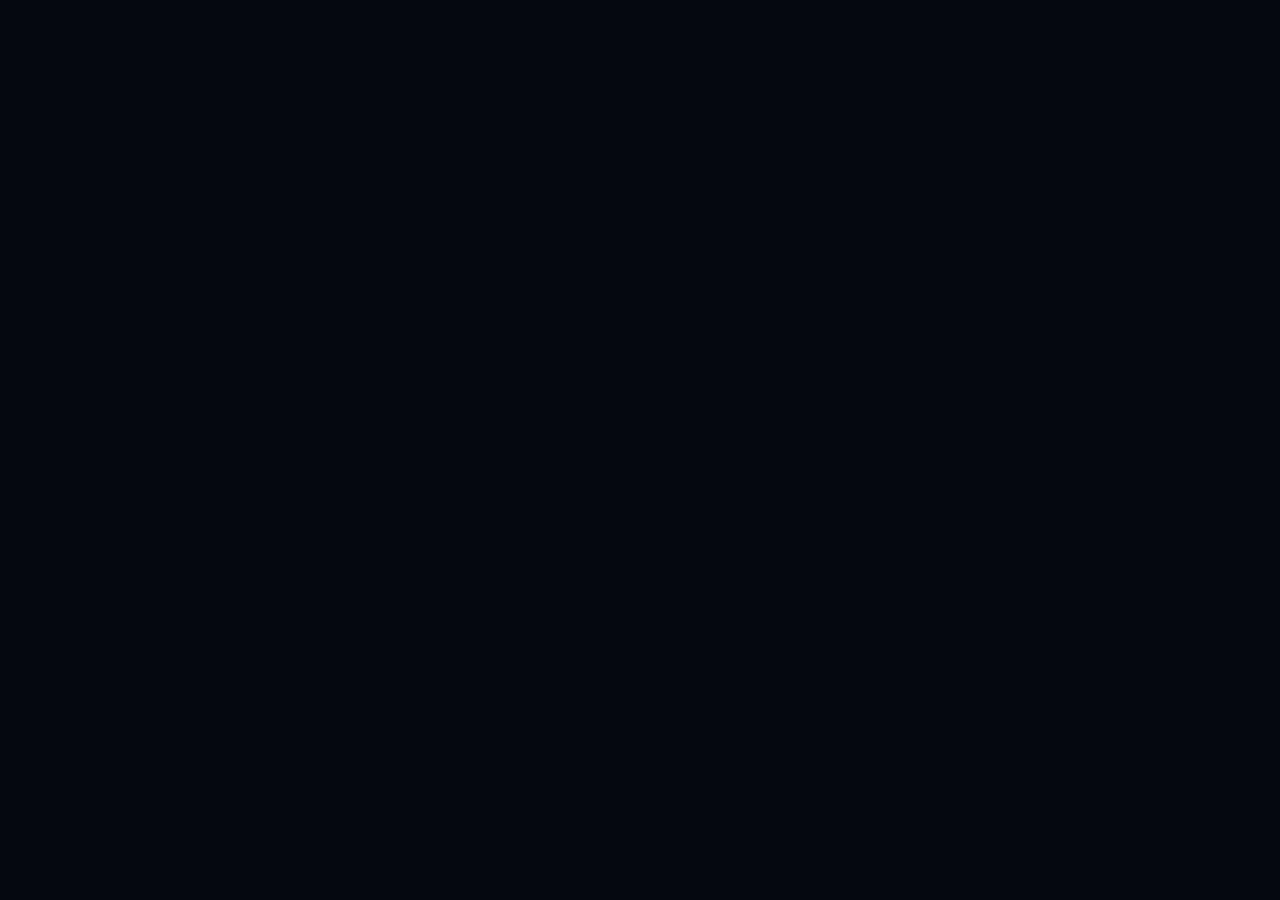
==== index.html @ 94ecf9d4 "feat: project skeleton with CSS variables and reset" ====
<!DOCTYPE html>
<html lang="zh-CN">
<head>
  <meta charset="UTF-8">
  <meta name="viewport" content="width=device-width, initial-scale=1.0">
  <title>AI × 媒体未来</title>
  <link rel="stylesheet" href="styles.css">
</head>
<body>
  <nav class="navbar"></nav>
  <section class="hero"></section>
  <section class="scene scene--cyan"></section>
  <section class="scene scene--purple"></section>
  <section class="scene scene--gold"></section>
  <section class="scene scene--green"></section>
  <section class="cta-section"></section>
  <footer class="footer"></footer>
</body>
</html>
---- styles.css ----
*,
*::before,
*::after {
  margin: 0;
  padding: 0;
  box-sizing: border-box;
}

:root {
  --bg: #050810;
  --bg-card: #111833;
  --text: #fff;
  --text-secondary: #8899bb;
  --text-muted: #667;
  --text-dim: #445;
  --cyan: #00d4ff;
  --purple: #7c3aed;
  --gold: #f59e0b;
  --green: #10b981;
  --theme-color: var(--cyan);
  --gradient: linear-gradient(90deg, #00d4ff, #7c3aed);
}

body {
  font-family: -apple-system, BlinkMacSystemFont, "Segoe UI", Roboto, sans-serif;
  background: var(--bg);
  color: var(--text);
  line-height: 1.6;
  overflow-x: hidden;
}

a {
  text-decoration: none;
  color: inherit;
}
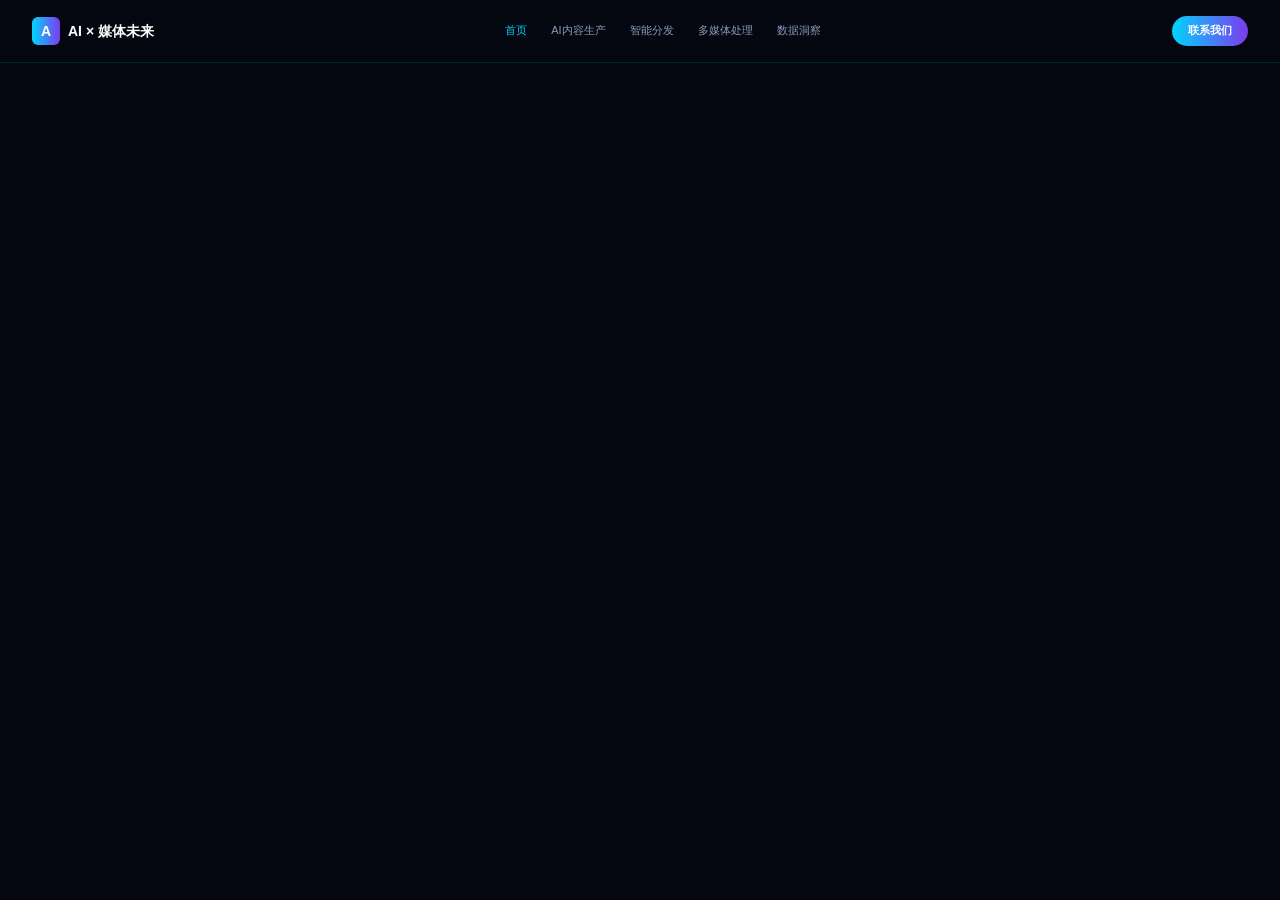
==== commit 9117b5a1: "feat: fixed navbar with logo, links, and CTA button" ====
--- a/index.html
+++ b/index.html
@@ -7,7 +7,20 @@
   <link rel="stylesheet" href="styles.css">
 </head>
 <body>
-  <nav class="navbar"></nav>
+  <nav class="navbar">
+    <div class="navbar__logo">
+      <div class="navbar__logo-icon">A</div>
+      <span class="navbar__logo-text">AI × 媒体未来</span>
+    </div>
+    <div class="navbar__links">
+      <a href="#" class="navbar__link navbar__link--active">首页</a>
+      <a href="#scene-cyan" class="navbar__link">AI内容生产</a>
+      <a href="#scene-purple" class="navbar__link">智能分发</a>
+      <a href="#scene-gold" class="navbar__link">多媒体处理</a>
+      <a href="#scene-green" class="navbar__link">数据洞察</a>
+    </div>
+    <a href="#cta" class="navbar__cta">联系我们</a>
+  </nav>
   <section class="hero"></section>
   <section class="scene scene--cyan"></section>
   <section class="scene scene--purple"></section>
--- a/styles.css
+++ b/styles.css
@@ -33,3 +33,73 @@
   text-decoration: none;
   color: inherit;
 }
+
+/* ── Navbar ── */
+
+.navbar {
+  position: fixed;
+  top: 0;
+  left: 0;
+  right: 0;
+  z-index: 100;
+  display: flex;
+  align-items: center;
+  justify-content: space-between;
+  padding: 16px 32px;
+  background: rgba(5, 8, 16, 0.9);
+  border-bottom: 1px solid rgba(0, 212, 255, 0.15);
+}
+
+.navbar__logo {
+  display: flex;
+  align-items: center;
+  gap: 8px;
+}
+
+.navbar__logo-icon {
+  width: 28px;
+  height: 28px;
+  background: var(--gradient);
+  border-radius: 6px;
+  display: flex;
+  align-items: center;
+  justify-content: center;
+  font-size: 14px;
+  font-weight: bold;
+  color: var(--text);
+}
+
+.navbar__logo-text {
+  font-size: 14px;
+  font-weight: 600;
+}
+
+.navbar__links {
+  display: flex;
+  gap: 24px;
+}
+
+.navbar__link {
+  font-size: 11px;
+  color: var(--text-secondary);
+  transition: color 0.3s;
+}
+
+.navbar__link:hover,
+.navbar__link--active {
+  color: var(--cyan);
+}
+
+.navbar__cta {
+  background: var(--gradient);
+  color: var(--text);
+  padding: 6px 16px;
+  border-radius: 20px;
+  font-size: 11px;
+  font-weight: 600;
+  transition: box-shadow 0.3s;
+}
+
+.navbar__cta:hover {
+  box-shadow: 0 0 16px rgba(0, 212, 255, 0.4);
+}
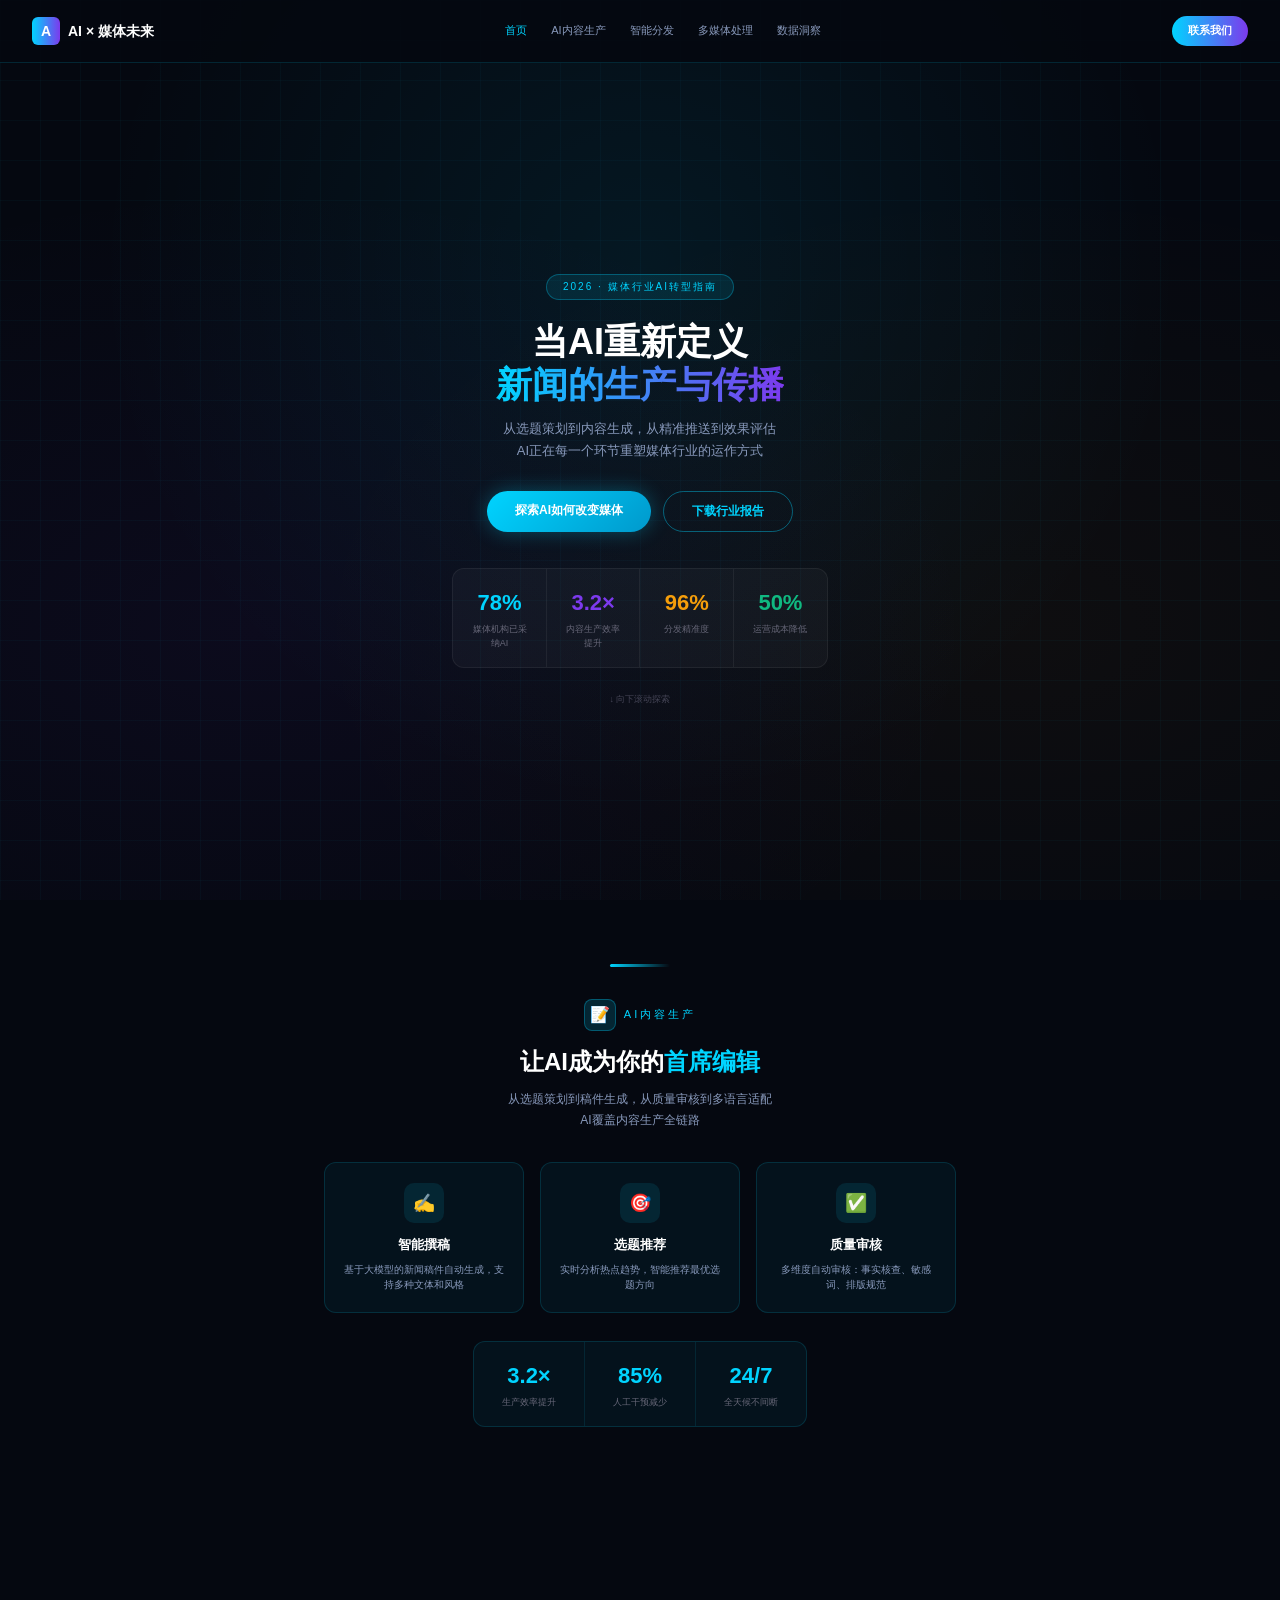
==== commit 95d4068d: "feat: scene section template + AI content production scene (cyan)" ====
--- a/index.html
+++ b/index.html
@@ -21,11 +21,86 @@
     </div>
     <a href="#cta" class="navbar__cta">联系我们</a>
   </nav>
-  <section class="hero"></section>
-  <section class="scene scene--cyan"></section>
-  <section class="scene scene--purple"></section>
-  <section class="scene scene--gold"></section>
-  <section class="scene scene--green"></section>
+  <section class="hero">
+    <div class="hero__grid-bg"></div>
+    <div class="hero__content">
+      <div class="hero__badge">2026 · 媒体行业AI转型指南</div>
+      <h1 class="hero__title">
+        当AI重新定义<br>
+        <span class="hero__title-gradient">新闻的生产与传播</span>
+      </h1>
+      <p class="hero__subtitle">
+        从选题策划到内容生成，从精准推送到效果评估<br>
+        AI正在每一个环节重塑媒体行业的运作方式
+      </p>
+      <div class="hero__buttons">
+        <a href="#scene-cyan" class="btn btn--primary">探索AI如何改变媒体</a>
+        <a href="#" class="btn btn--outline">下载行业报告</a>
+      </div>
+      <div class="hero__stats">
+        <div class="hero__stat">
+          <div class="hero__stat-value" style="color: var(--cyan)">78%</div>
+          <div class="hero__stat-label">媒体机构已采纳AI</div>
+        </div>
+        <div class="hero__stat">
+          <div class="hero__stat-value" style="color: var(--purple)">3.2×</div>
+          <div class="hero__stat-label">内容生产效率提升</div>
+        </div>
+        <div class="hero__stat">
+          <div class="hero__stat-value" style="color: var(--gold)">96%</div>
+          <div class="hero__stat-label">分发精准度</div>
+        </div>
+        <div class="hero__stat">
+          <div class="hero__stat-value" style="color: var(--green)">50%</div>
+          <div class="hero__stat-label">运营成本降低</div>
+        </div>
+      </div>
+      <div class="hero__scroll-hint">↓ 向下滚动探索</div>
+    </div>
+  </section>
+  <section id="scene-cyan" class="scene scene--cyan">
+    <div class="scene__divider"></div>
+    <div class="scene__label">
+      <div class="scene__icon">📝</div>
+      <span class="scene__label-text">AI内容生产</span>
+    </div>
+    <h2 class="scene__title">让AI成为你的<em>首席编辑</em></h2>
+    <p class="scene__desc">从选题策划到稿件生成，从质量审核到多语言适配<br>AI覆盖内容生产全链路</p>
+    <div class="scene__cards">
+      <div class="scene__card">
+        <div class="scene__card-icon">✍️</div>
+        <div class="scene__card-title">智能撰稿</div>
+        <div class="scene__card-desc">基于大模型的新闻稿件自动生成，支持多种文体和风格</div>
+      </div>
+      <div class="scene__card">
+        <div class="scene__card-icon">🎯</div>
+        <div class="scene__card-title">选题推荐</div>
+        <div class="scene__card-desc">实时分析热点趋势，智能推荐最优选题方向</div>
+      </div>
+      <div class="scene__card">
+        <div class="scene__card-icon">✅</div>
+        <div class="scene__card-title">质量审核</div>
+        <div class="scene__card-desc">多维度自动审核：事实核查、敏感词、排版规范</div>
+      </div>
+    </div>
+    <div class="scene__data">
+      <div class="scene__data-item">
+        <div class="scene__data-value">3.2×</div>
+        <div class="scene__data-label">生产效率提升</div>
+      </div>
+      <div class="scene__data-item">
+        <div class="scene__data-value">85%</div>
+        <div class="scene__data-label">人工干预减少</div>
+      </div>
+      <div class="scene__data-item">
+        <div class="scene__data-value">24/7</div>
+        <div class="scene__data-label">全天候不间断</div>
+      </div>
+    </div>
+  </section>
+  <section id="scene-purple" class="scene scene--purple"></section>
+  <section id="scene-gold" class="scene scene--gold"></section>
+  <section id="scene-green" class="scene scene--green"></section>
   <section class="cta-section"></section>
   <footer class="footer"></footer>
 </body>
--- a/styles.css
+++ b/styles.css
@@ -103,3 +103,291 @@
 .navbar__cta:hover {
   box-shadow: 0 0 16px rgba(0, 212, 255, 0.4);
 }
+
+/* Buttons */
+.btn {
+  display: inline-block;
+  padding: 10px 28px;
+  border-radius: 24px;
+  font-size: 12px;
+  font-weight: 600;
+  transition: all 0.3s;
+}
+
+.btn--primary {
+  background: linear-gradient(135deg, #00d4ff, #0099cc);
+  color: var(--text);
+  box-shadow: 0 0 20px rgba(0, 212, 255, 0.3);
+}
+
+.btn--primary:hover {
+  box-shadow: 0 0 30px rgba(0, 212, 255, 0.5);
+}
+
+.btn--outline {
+  border: 1px solid rgba(0, 212, 255, 0.4);
+  color: var(--cyan);
+}
+
+.btn--outline:hover {
+  border-color: var(--cyan);
+  background: rgba(0, 212, 255, 0.05);
+}
+
+/* Hero */
+.hero {
+  position: relative;
+  min-height: 100vh;
+  display: flex;
+  align-items: center;
+  justify-content: center;
+  text-align: center;
+  padding: 120px 32px 40px;
+  background:
+    radial-gradient(ellipse at 50% 30%, rgba(0, 212, 255, 0.08) 0%, transparent 60%),
+    radial-gradient(ellipse at 20% 70%, rgba(124, 58, 237, 0.06) 0%, transparent 50%),
+    radial-gradient(ellipse at 80% 70%, rgba(245, 158, 11, 0.04) 0%, transparent 50%);
+}
+
+.hero__grid-bg {
+  position: absolute;
+  inset: 0;
+  background-image:
+    linear-gradient(rgba(0, 212, 255, 0.03) 1px, transparent 1px),
+    linear-gradient(90deg, rgba(0, 212, 255, 0.03) 1px, transparent 1px);
+  background-size: 40px 40px;
+  pointer-events: none;
+}
+
+.hero__content {
+  position: relative;
+  display: flex;
+  flex-direction: column;
+  align-items: center;
+  max-width: 600px;
+}
+
+.hero__badge {
+  display: inline-block;
+  background: rgba(0, 212, 255, 0.1);
+  border: 1px solid rgba(0, 212, 255, 0.3);
+  border-radius: 20px;
+  padding: 4px 16px;
+  font-size: 10px;
+  color: var(--cyan);
+  letter-spacing: 2px;
+  margin-bottom: 20px;
+}
+
+.hero__title {
+  font-size: 36px;
+  font-weight: 800;
+  line-height: 1.2;
+  margin-bottom: 12px;
+}
+
+.hero__title-gradient {
+  background: var(--gradient);
+  -webkit-background-clip: text;
+  -webkit-text-fill-color: transparent;
+  background-clip: text;
+}
+
+.hero__subtitle {
+  font-size: 13px;
+  color: var(--text-secondary);
+  line-height: 1.7;
+  margin-bottom: 28px;
+}
+
+.hero__buttons {
+  display: flex;
+  gap: 12px;
+  margin-bottom: 36px;
+}
+
+.hero__stats {
+  display: flex;
+  width: 100%;
+  max-width: 560px;
+  background: rgba(255, 255, 255, 0.03);
+  border: 1px solid rgba(255, 255, 255, 0.06);
+  border-radius: 12px;
+  overflow: hidden;
+}
+
+.hero__stat {
+  flex: 1;
+  padding: 16px;
+  text-align: center;
+  border-right: 1px solid rgba(255, 255, 255, 0.06);
+}
+
+.hero__stat:last-child {
+  border-right: none;
+}
+
+.hero__stat-value {
+  font-size: 22px;
+  font-weight: 800;
+}
+
+.hero__stat-label {
+  font-size: 9px;
+  color: var(--text-muted);
+  margin-top: 2px;
+}
+
+.hero__scroll-hint {
+  margin-top: 24px;
+  font-size: 9px;
+  color: var(--text-dim);
+  animation: pulse 2s infinite;
+}
+
+@keyframes pulse {
+  0%, 100% { opacity: 0.4; }
+  50% { opacity: 1; }
+}
+
+/* Scene sections */
+.scene {
+  padding: 64px 32px;
+  text-align: center;
+}
+
+.scene--cyan   { --theme-color: var(--cyan); }
+.scene--purple { --theme-color: var(--purple); }
+.scene--gold   { --theme-color: var(--gold); }
+.scene--green  { --theme-color: var(--green); }
+
+.scene__divider {
+  width: 60px;
+  height: 3px;
+  background: linear-gradient(90deg, var(--theme-color), transparent);
+  margin: 0 auto 32px;
+  border-radius: 2px;
+}
+
+.scene__label {
+  display: inline-flex;
+  align-items: center;
+  gap: 8px;
+  margin-bottom: 12px;
+}
+
+.scene__icon {
+  width: 32px;
+  height: 32px;
+  background: color-mix(in srgb, var(--theme-color) 15%, transparent);
+  border: 1px solid color-mix(in srgb, var(--theme-color) 30%, transparent);
+  border-radius: 8px;
+  display: flex;
+  align-items: center;
+  justify-content: center;
+  font-size: 16px;
+}
+
+.scene__label-text {
+  font-size: 11px;
+  color: var(--theme-color);
+  letter-spacing: 3px;
+  text-transform: uppercase;
+}
+
+.scene__title {
+  font-size: 24px;
+  font-weight: 700;
+  margin-bottom: 8px;
+}
+
+.scene__title em {
+  font-style: normal;
+  color: var(--theme-color);
+}
+
+.scene__desc {
+  font-size: 12px;
+  color: var(--text-secondary);
+  max-width: 480px;
+  margin: 0 auto 32px;
+  line-height: 1.7;
+}
+
+.scene__cards {
+  display: flex;
+  gap: 16px;
+  justify-content: center;
+  margin-bottom: 28px;
+  flex-wrap: wrap;
+}
+
+.scene__card {
+  flex: 1;
+  max-width: 200px;
+  background: color-mix(in srgb, var(--theme-color) 5%, transparent);
+  border: 1px solid color-mix(in srgb, var(--theme-color) 15%, transparent);
+  border-radius: 12px;
+  padding: 20px 16px;
+  text-align: center;
+  transition: all 0.3s;
+}
+
+.scene__card:hover {
+  border-color: color-mix(in srgb, var(--theme-color) 40%, transparent);
+  transform: translateY(-4px);
+}
+
+.scene__card-icon {
+  width: 40px;
+  height: 40px;
+  background: color-mix(in srgb, var(--theme-color) 10%, transparent);
+  border-radius: 10px;
+  display: flex;
+  align-items: center;
+  justify-content: center;
+  margin: 0 auto 12px;
+  font-size: 18px;
+}
+
+.scene__card-title {
+  font-size: 13px;
+  font-weight: 600;
+  margin-bottom: 6px;
+}
+
+.scene__card-desc {
+  font-size: 10px;
+  color: var(--text-secondary);
+  line-height: 1.5;
+}
+
+.scene__data {
+  display: inline-flex;
+  background: color-mix(in srgb, var(--theme-color) 5%, transparent);
+  border: 1px solid color-mix(in srgb, var(--theme-color) 15%, transparent);
+  border-radius: 12px;
+  overflow: hidden;
+}
+
+.scene__data-item {
+  padding: 16px 28px;
+  text-align: center;
+  border-right: 1px solid color-mix(in srgb, var(--theme-color) 10%, transparent);
+}
+
+.scene__data-item:last-child {
+  border-right: none;
+}
+
+.scene__data-value {
+  font-size: 22px;
+  font-weight: 800;
+  color: var(--theme-color);
+}
+
+.scene__data-label {
+  font-size: 9px;
+  color: var(--text-muted);
+  margin-top: 2px;
+}
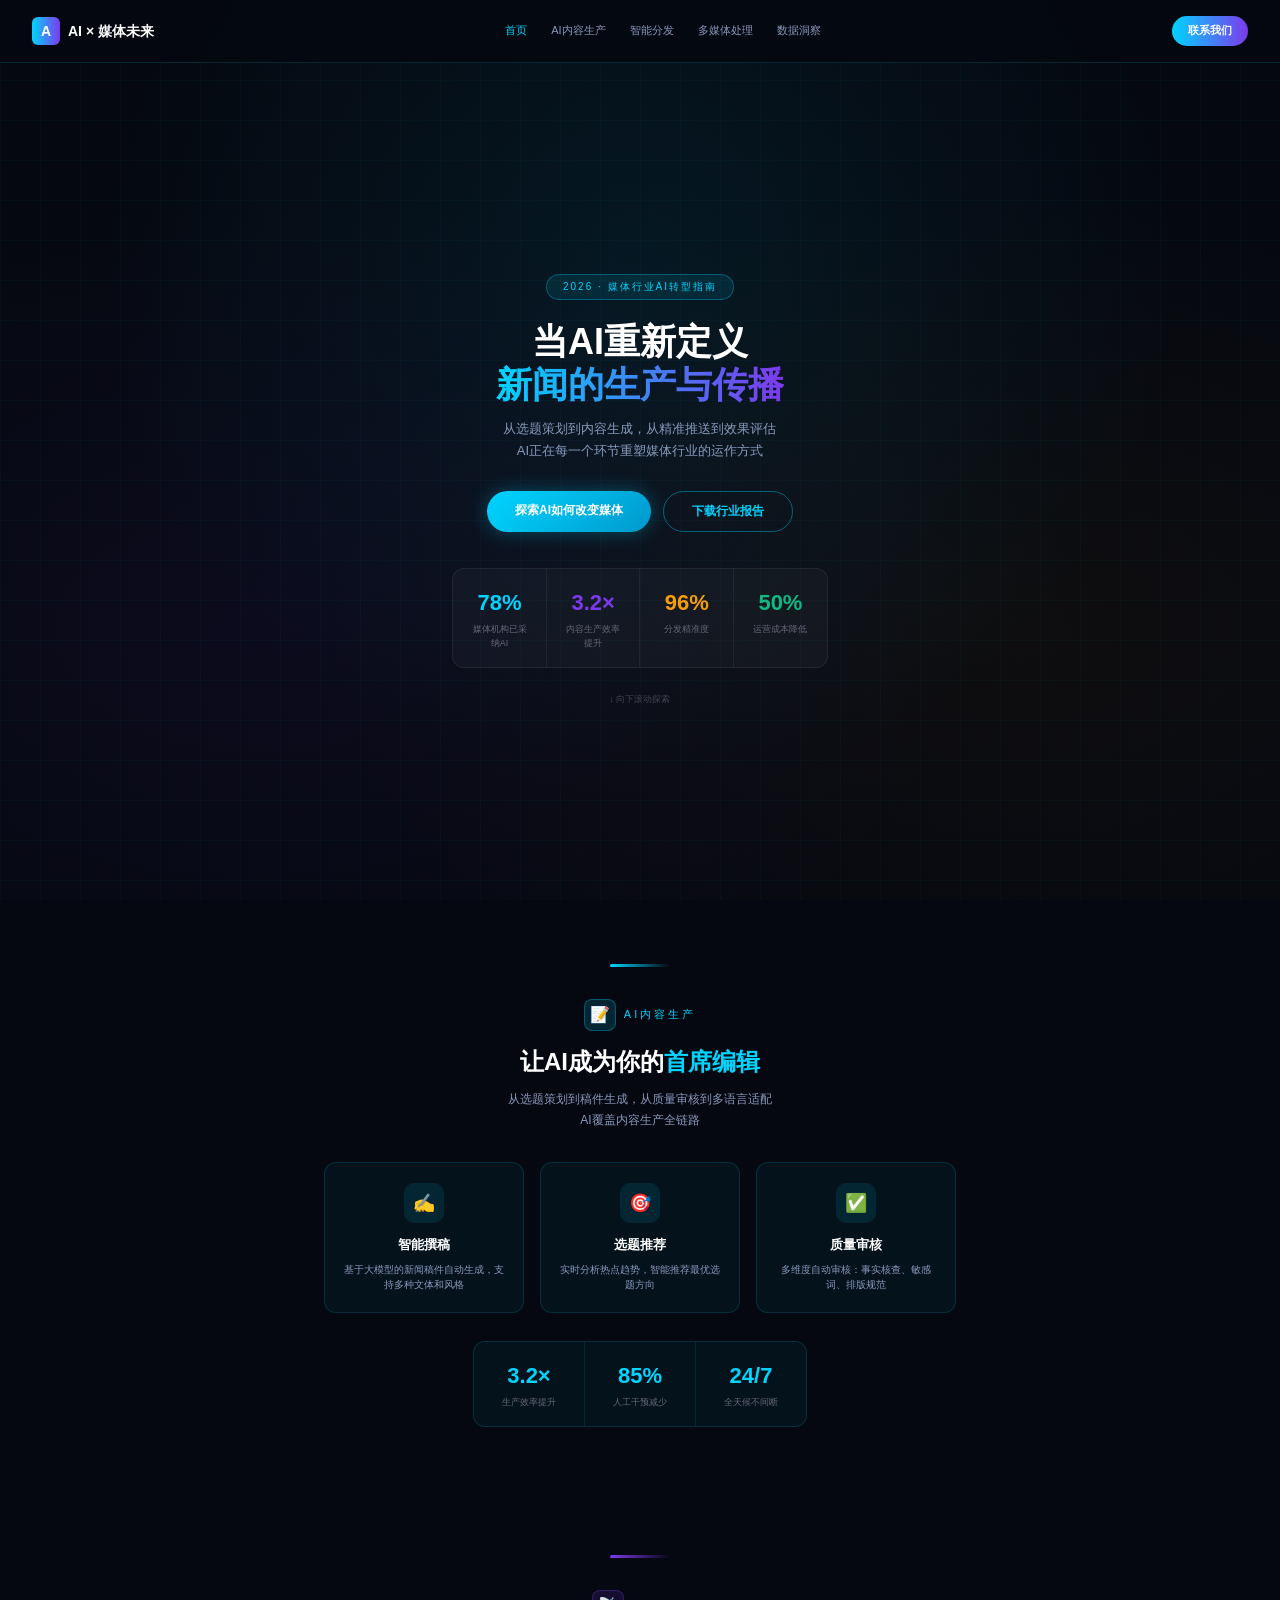
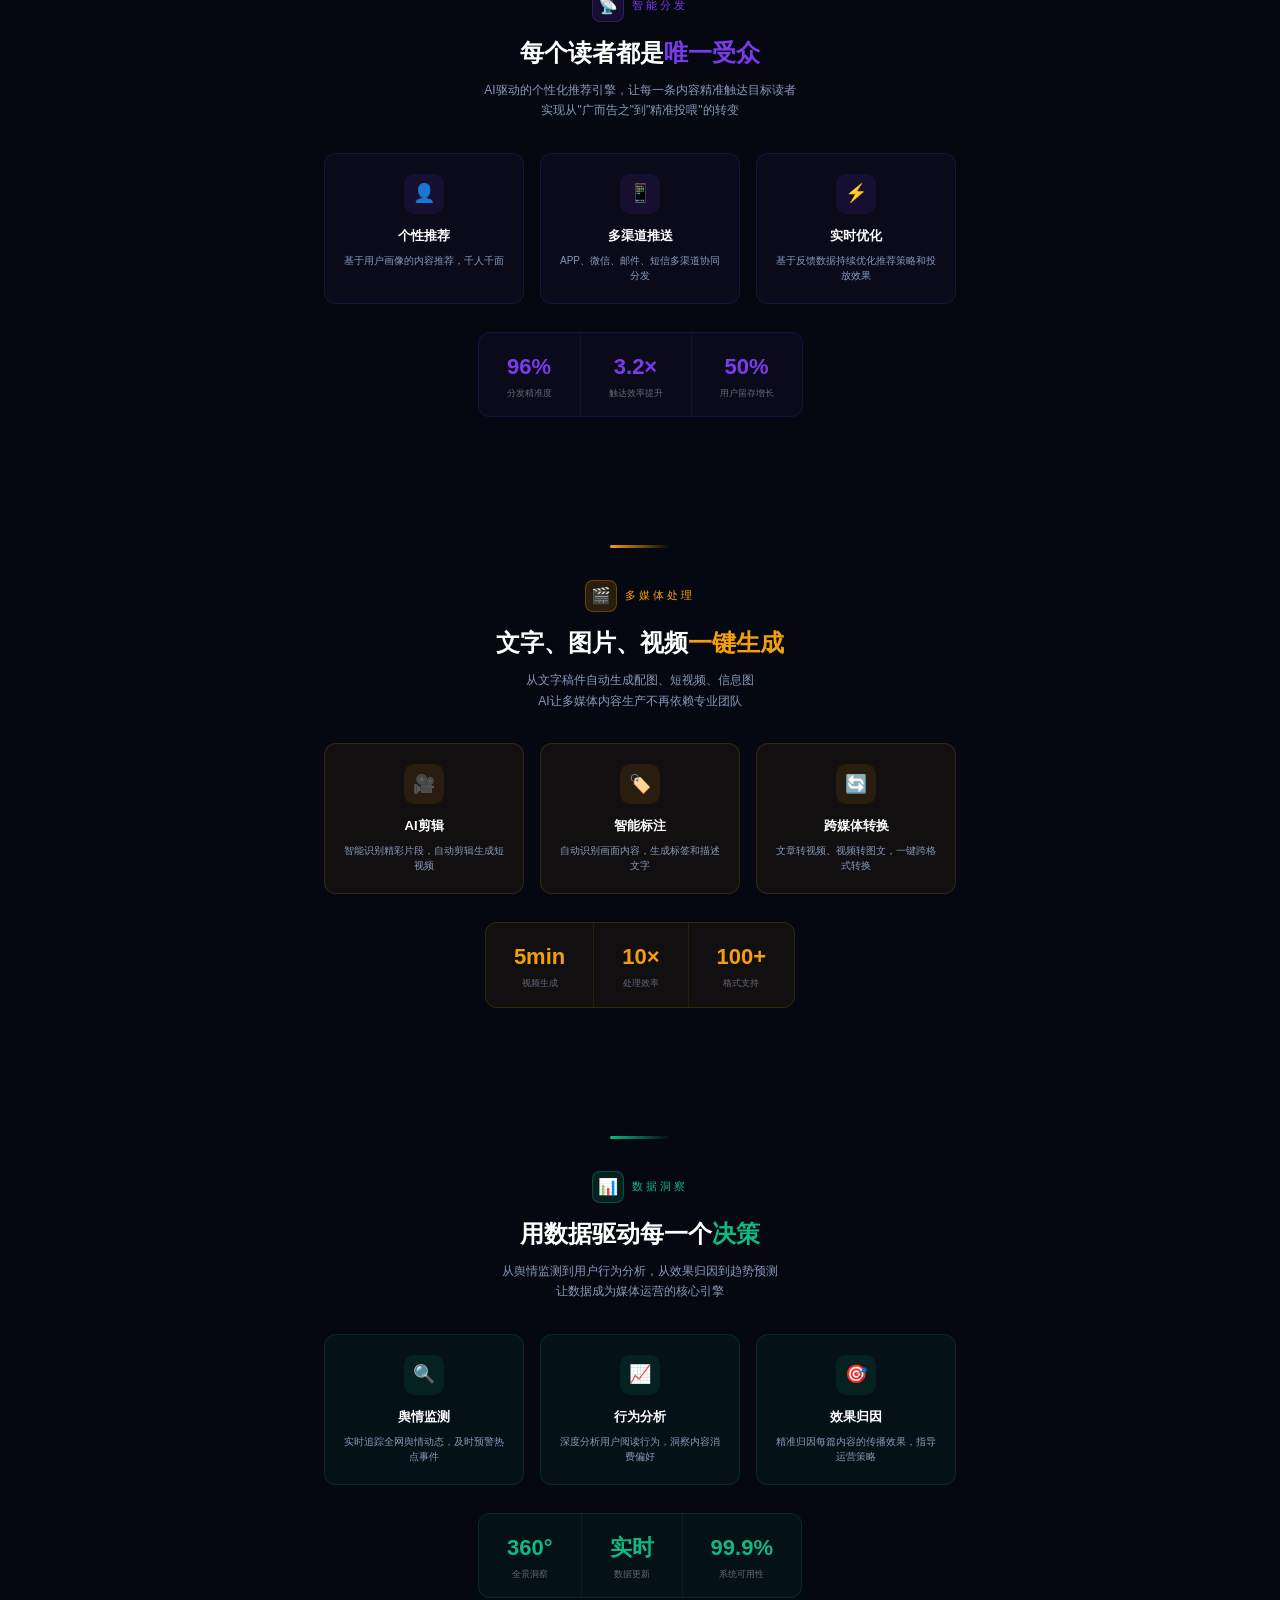
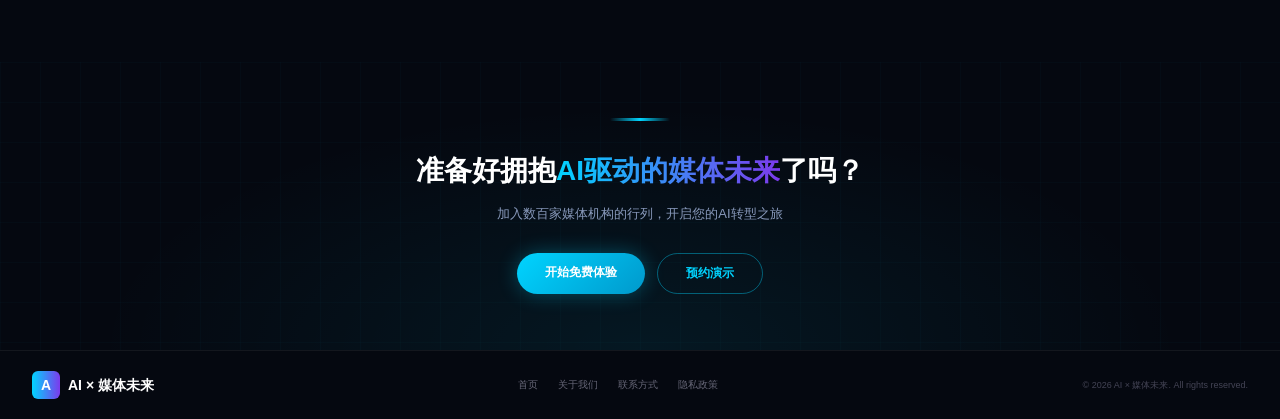
==== commit 4fac80ee: "feat: CTA section and footer" ====
--- a/index.html
+++ b/index.html
@@ -98,10 +98,155 @@
       </div>
     </div>
   </section>
-  <section id="scene-purple" class="scene scene--purple"></section>
-  <section id="scene-gold" class="scene scene--gold"></section>
-  <section id="scene-green" class="scene scene--green"></section>
-  <section class="cta-section"></section>
-  <footer class="footer"></footer>
+  <section id="scene-purple" class="scene scene--purple">
+    <div class="scene__divider"></div>
+    <div class="scene__label">
+      <div class="scene__icon">📡</div>
+      <span class="scene__label-text">智能分发</span>
+    </div>
+    <h2 class="scene__title">每个读者都是<em>唯一受众</em></h2>
+    <p class="scene__desc">AI驱动的个性化推荐引擎，让每一条内容精准触达目标读者<br>实现从"广而告之"到"精准投喂"的转变</p>
+    <div class="scene__cards">
+      <div class="scene__card">
+        <div class="scene__card-icon">👤</div>
+        <div class="scene__card-title">个性推荐</div>
+        <div class="scene__card-desc">基于用户画像的内容推荐，千人千面</div>
+      </div>
+      <div class="scene__card">
+        <div class="scene__card-icon">📱</div>
+        <div class="scene__card-title">多渠道推送</div>
+        <div class="scene__card-desc">APP、微信、邮件、短信多渠道协同分发</div>
+      </div>
+      <div class="scene__card">
+        <div class="scene__card-icon">⚡</div>
+        <div class="scene__card-title">实时优化</div>
+        <div class="scene__card-desc">基于反馈数据持续优化推荐策略和投放效果</div>
+      </div>
+    </div>
+    <div class="scene__data">
+      <div class="scene__data-item">
+        <div class="scene__data-value">96%</div>
+        <div class="scene__data-label">分发精准度</div>
+      </div>
+      <div class="scene__data-item">
+        <div class="scene__data-value">3.2×</div>
+        <div class="scene__data-label">触达效率提升</div>
+      </div>
+      <div class="scene__data-item">
+        <div class="scene__data-value">50%</div>
+        <div class="scene__data-label">用户留存增长</div>
+      </div>
+    </div>
+  </section>
+  <section id="scene-gold" class="scene scene--gold">
+    <div class="scene__divider"></div>
+    <div class="scene__label">
+      <div class="scene__icon">🎬</div>
+      <span class="scene__label-text">多媒体处理</span>
+    </div>
+    <h2 class="scene__title">文字、图片、视频<em>一键生成</em></h2>
+    <p class="scene__desc">从文字稿件自动生成配图、短视频、信息图<br>AI让多媒体内容生产不再依赖专业团队</p>
+    <div class="scene__cards">
+      <div class="scene__card">
+        <div class="scene__card-icon">🎥</div>
+        <div class="scene__card-title">AI剪辑</div>
+        <div class="scene__card-desc">智能识别精彩片段，自动剪辑生成短视频</div>
+      </div>
+      <div class="scene__card">
+        <div class="scene__card-icon">🏷️</div>
+        <div class="scene__card-title">智能标注</div>
+        <div class="scene__card-desc">自动识别画面内容，生成标签和描述文字</div>
+      </div>
+      <div class="scene__card">
+        <div class="scene__card-icon">🔄</div>
+        <div class="scene__card-title">跨媒体转换</div>
+        <div class="scene__card-desc">文章转视频、视频转图文，一键跨格式转换</div>
+      </div>
+    </div>
+    <div class="scene__data">
+      <div class="scene__data-item">
+        <div class="scene__data-value">5min</div>
+        <div class="scene__data-label">视频生成</div>
+      </div>
+      <div class="scene__data-item">
+        <div class="scene__data-value">10×</div>
+        <div class="scene__data-label">处理效率</div>
+      </div>
+      <div class="scene__data-item">
+        <div class="scene__data-value">100+</div>
+        <div class="scene__data-label">格式支持</div>
+      </div>
+    </div>
+  </section>
+  <section id="scene-green" class="scene scene--green">
+    <div class="scene__divider"></div>
+    <div class="scene__label">
+      <div class="scene__icon">📊</div>
+      <span class="scene__label-text">数据洞察</span>
+    </div>
+    <h2 class="scene__title">用数据驱动每一个<em>决策</em></h2>
+    <p class="scene__desc">从舆情监测到用户行为分析，从效果归因到趋势预测<br>让数据成为媒体运营的核心引擎</p>
+    <div class="scene__cards">
+      <div class="scene__card">
+        <div class="scene__card-icon">🔍</div>
+        <div class="scene__card-title">舆情监测</div>
+        <div class="scene__card-desc">实时追踪全网舆情动态，及时预警热点事件</div>
+      </div>
+      <div class="scene__card">
+        <div class="scene__card-icon">📈</div>
+        <div class="scene__card-title">行为分析</div>
+        <div class="scene__card-desc">深度分析用户阅读行为，洞察内容消费偏好</div>
+      </div>
+      <div class="scene__card">
+        <div class="scene__card-icon">🎯</div>
+        <div class="scene__card-title">效果归因</div>
+        <div class="scene__card-desc">精准归因每篇内容的传播效果，指导运营策略</div>
+      </div>
+    </div>
+    <div class="scene__data">
+      <div class="scene__data-item">
+        <div class="scene__data-value">360°</div>
+        <div class="scene__data-label">全景洞察</div>
+      </div>
+      <div class="scene__data-item">
+        <div class="scene__data-value">实时</div>
+        <div class="scene__data-label">数据更新</div>
+      </div>
+      <div class="scene__data-item">
+        <div class="scene__data-value">99.9%</div>
+        <div class="scene__data-label">系统可用性</div>
+      </div>
+    </div>
+  </section>
+  <section id="cta" class="cta-section">
+    <div class="cta-section__grid-bg"></div>
+    <div class="cta-section__content">
+      <div class="cta-section__divider"></div>
+      <h2 class="cta-section__title">
+        准备好拥抱<span class="cta-section__title-gradient">AI驱动的媒体未来</span>了吗？
+      </h2>
+      <p class="cta-section__subtitle">加入数百家媒体机构的行列，开启您的AI转型之旅</p>
+      <div class="cta-section__buttons">
+        <a href="#" class="btn btn--primary">开始免费体验</a>
+        <a href="#" class="btn btn--outline">预约演示</a>
+      </div>
+    </div>
+  </section>
+
+  <footer class="footer">
+    <div class="footer__inner">
+      <div class="navbar__logo">
+        <div class="navbar__logo-icon">A</div>
+        <span class="navbar__logo-text">AI × 媒体未来</span>
+      </div>
+      <div class="footer__links">
+        <a href="#">首页</a>
+        <a href="#">关于我们</a>
+        <a href="#">联系方式</a>
+        <a href="#">隐私政策</a>
+      </div>
+      <div class="footer__copyright">© 2026 AI × 媒体未来. All rights reserved.</div>
+    </div>
+  </footer>
 </body>
 </html>
--- a/styles.css
+++ b/styles.css
@@ -391,3 +391,86 @@
   color: var(--text-muted);
   margin-top: 2px;
 }
+
+/* CTA Section */
+.cta-section {
+  position: relative;
+  padding: 56px 32px;
+  text-align: center;
+  background: radial-gradient(ellipse at 50% 100%, rgba(0, 212, 255, 0.08) 0%, transparent 60%);
+}
+
+.cta-section__grid-bg {
+  position: absolute;
+  inset: 0;
+  background-image:
+    linear-gradient(rgba(0, 212, 255, 0.02) 1px, transparent 1px),
+    linear-gradient(90deg, rgba(0, 212, 255, 0.02) 1px, transparent 1px);
+  background-size: 40px 40px;
+  pointer-events: none;
+}
+
+.cta-section__content {
+  position: relative;
+}
+
+.cta-section__divider {
+  width: 60px;
+  height: 3px;
+  background: linear-gradient(90deg, transparent, #00d4ff, transparent);
+  margin: 0 auto 28px;
+  border-radius: 2px;
+}
+
+.cta-section__title {
+  font-size: 28px;
+  font-weight: 700;
+  margin-bottom: 10px;
+}
+
+.cta-section__title-gradient {
+  background: var(--gradient);
+  -webkit-background-clip: text;
+  -webkit-text-fill-color: transparent;
+  background-clip: text;
+}
+
+.cta-section__subtitle {
+  font-size: 13px;
+  color: var(--text-secondary);
+  margin-bottom: 28px;
+}
+
+.cta-section__buttons {
+  display: flex;
+  gap: 12px;
+  justify-content: center;
+}
+
+/* Footer */
+.footer {
+  border-top: 1px solid rgba(255, 255, 255, 0.06);
+}
+
+.footer__inner {
+  display: flex;
+  align-items: center;
+  justify-content: space-between;
+  padding: 20px 32px;
+}
+
+.footer__links {
+  display: flex;
+  gap: 20px;
+  font-size: 10px;
+  color: var(--text-muted);
+}
+
+.footer__links a:hover {
+  color: var(--cyan);
+}
+
+.footer__copyright {
+  font-size: 9px;
+  color: var(--text-dim);
+}
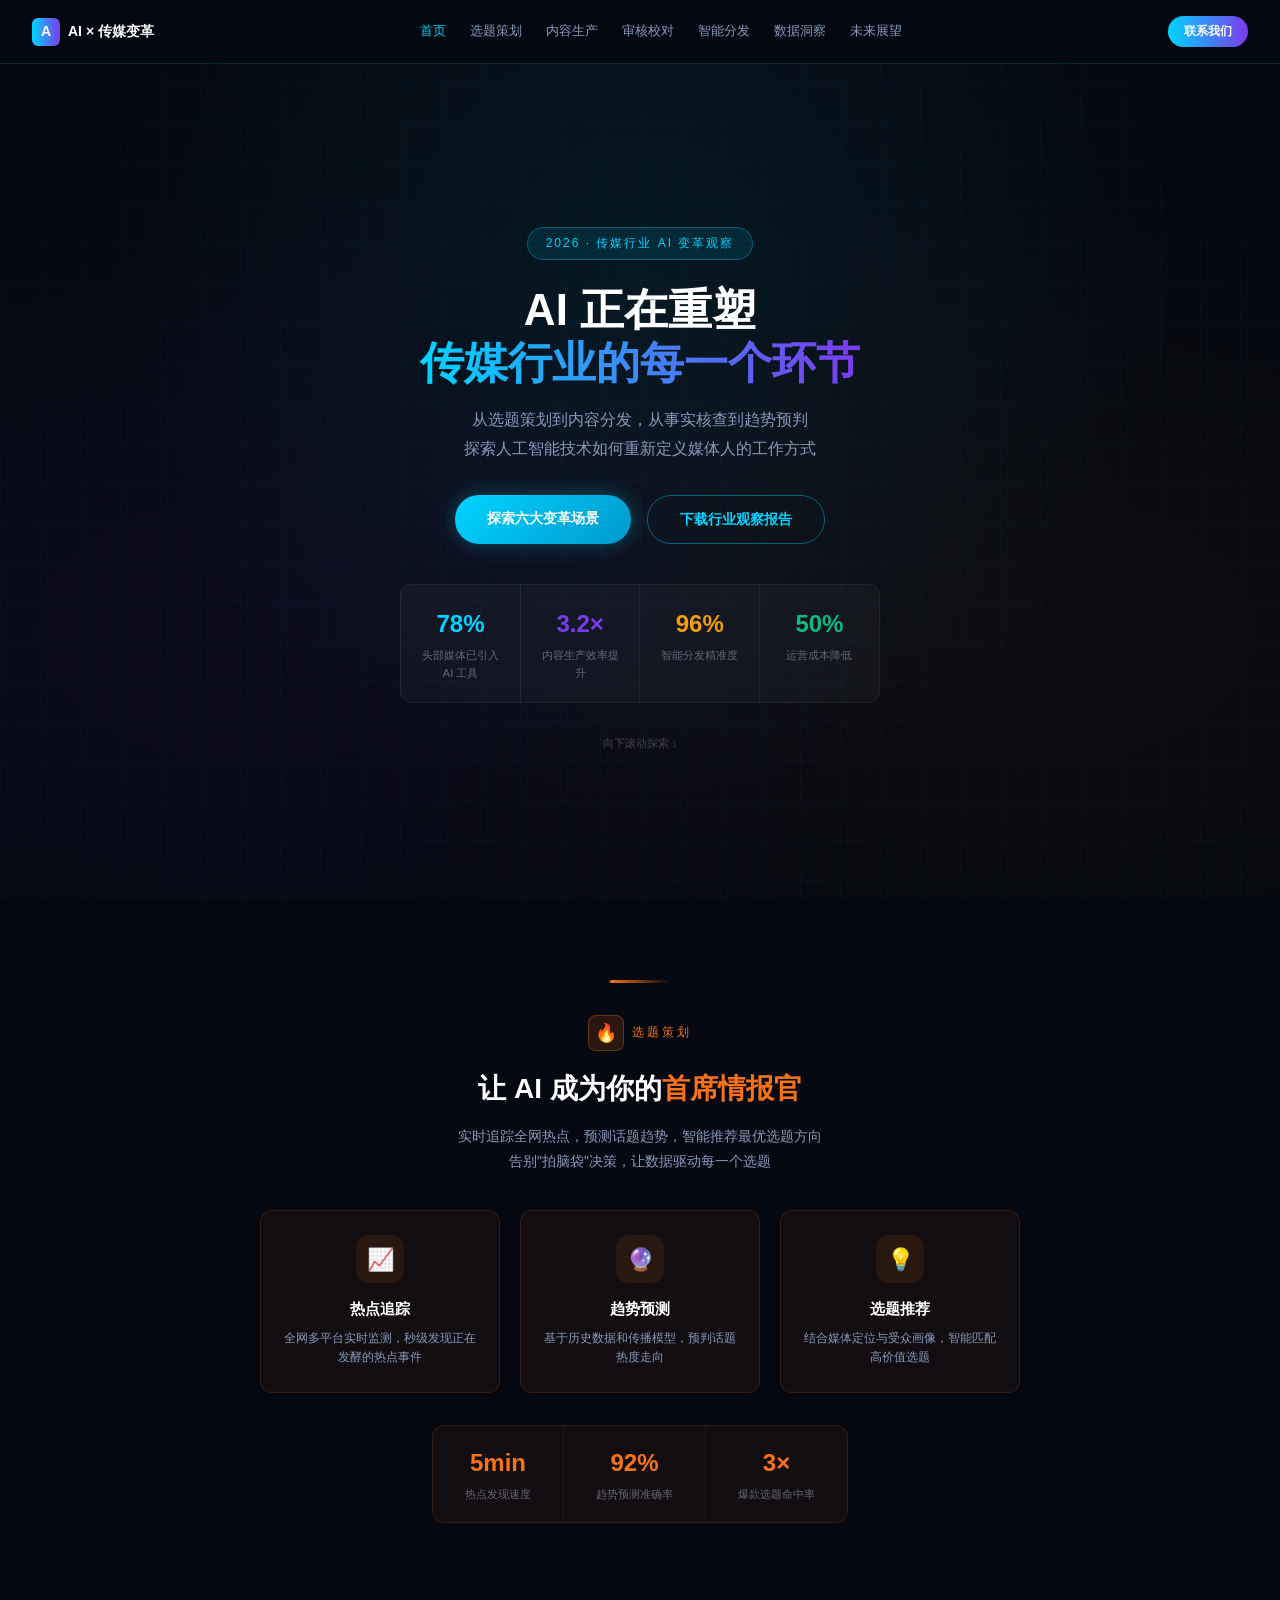
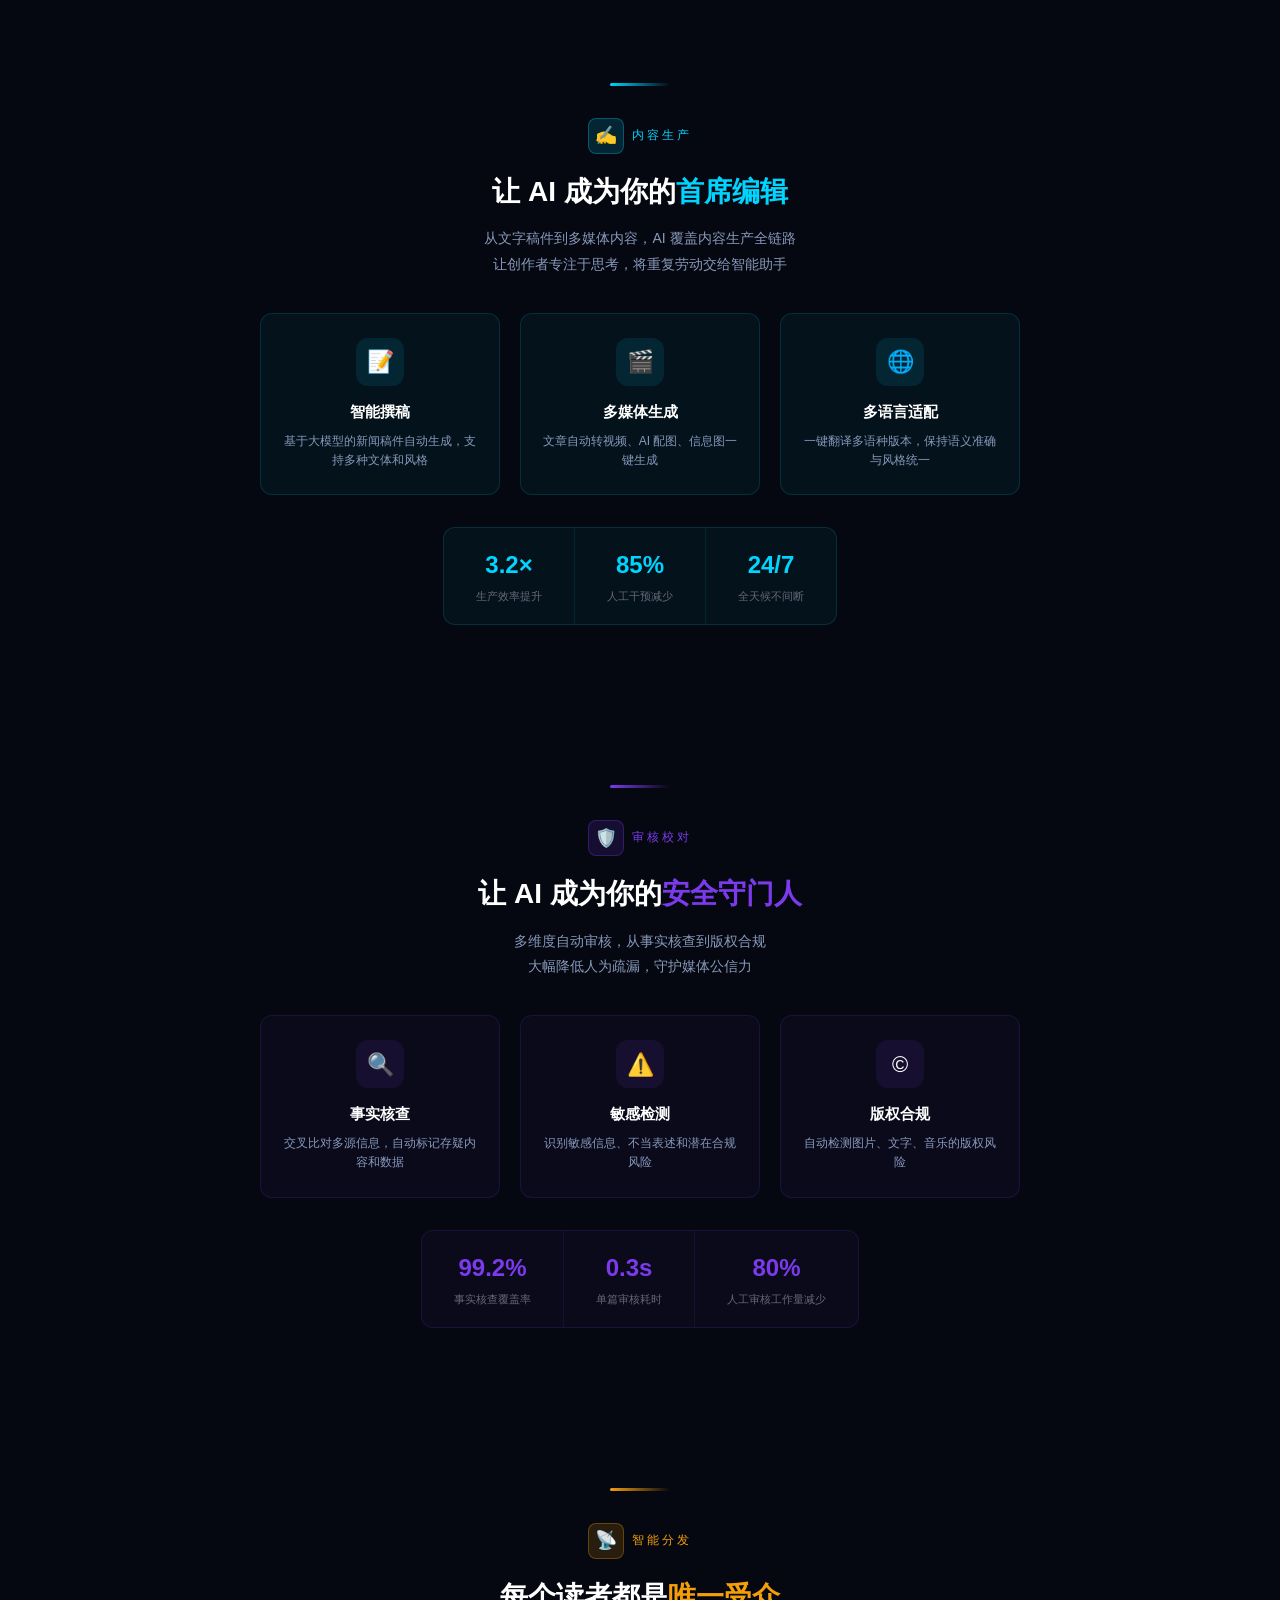
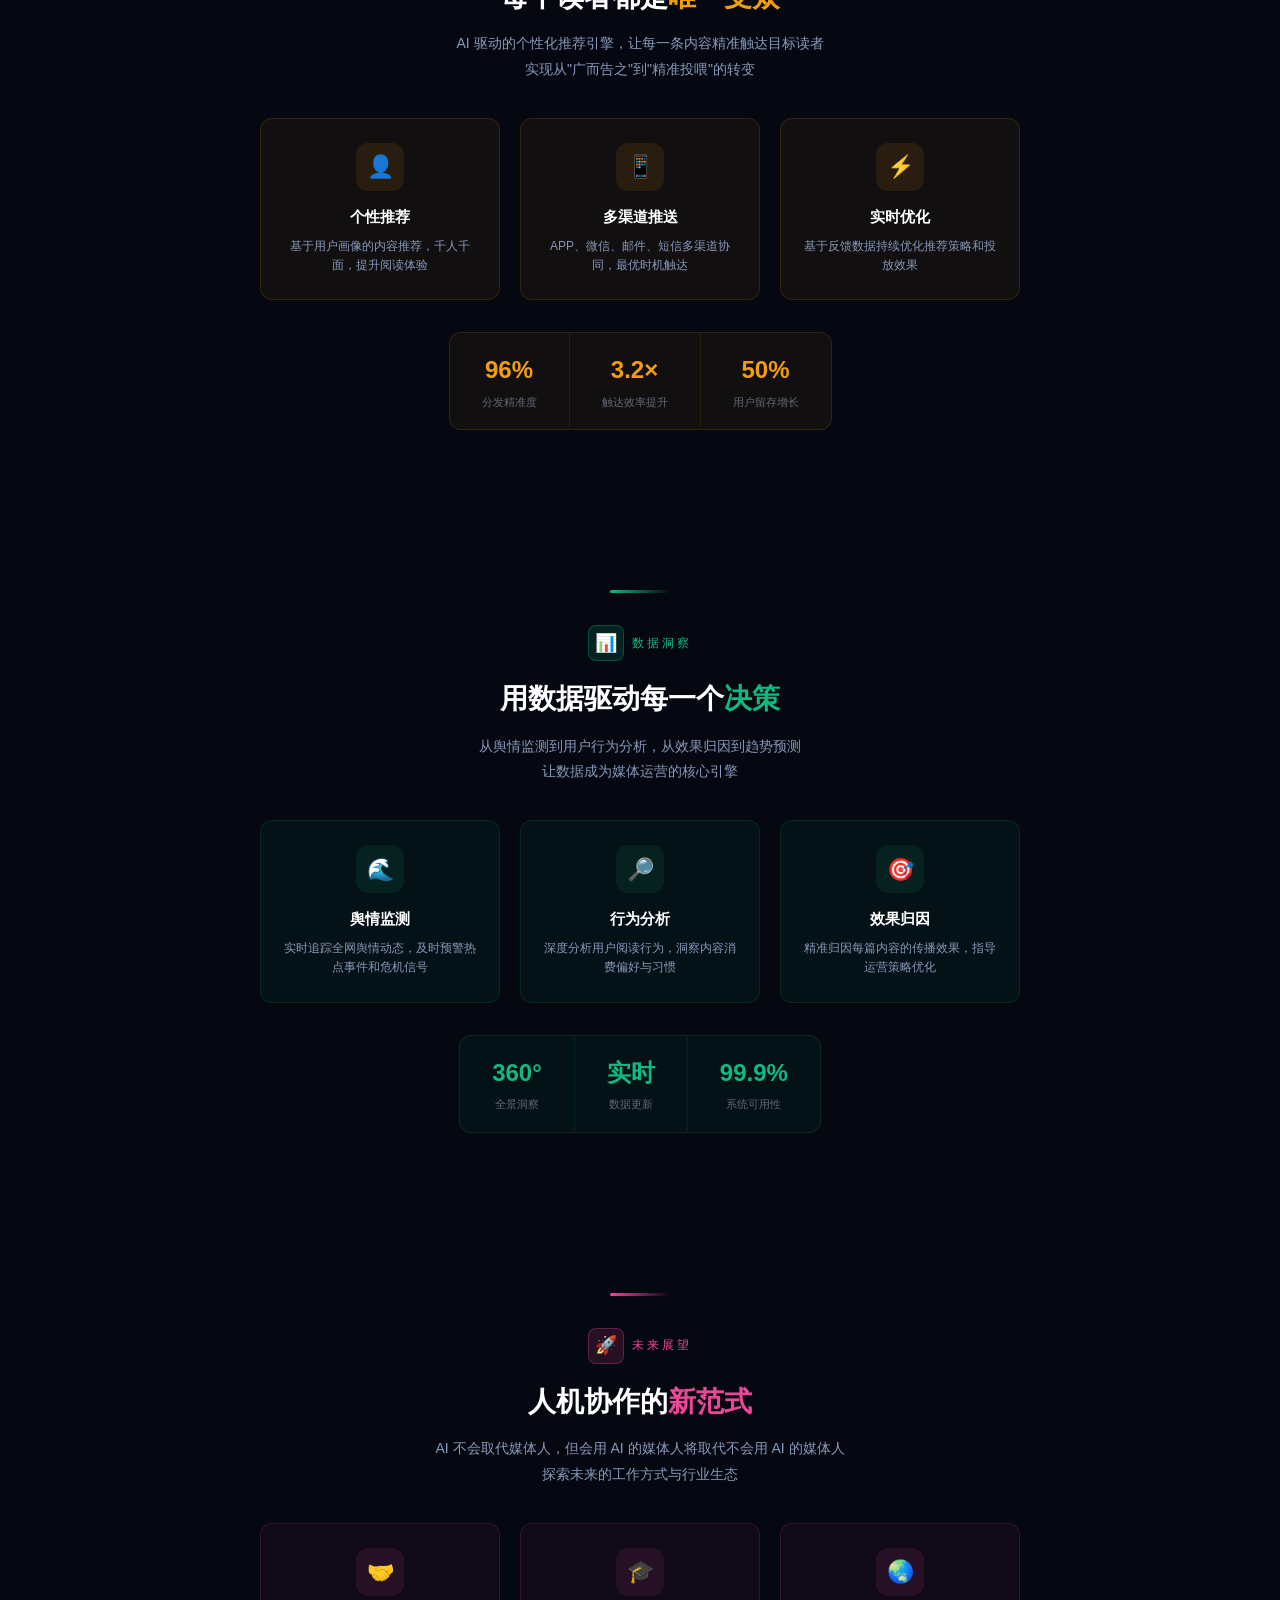
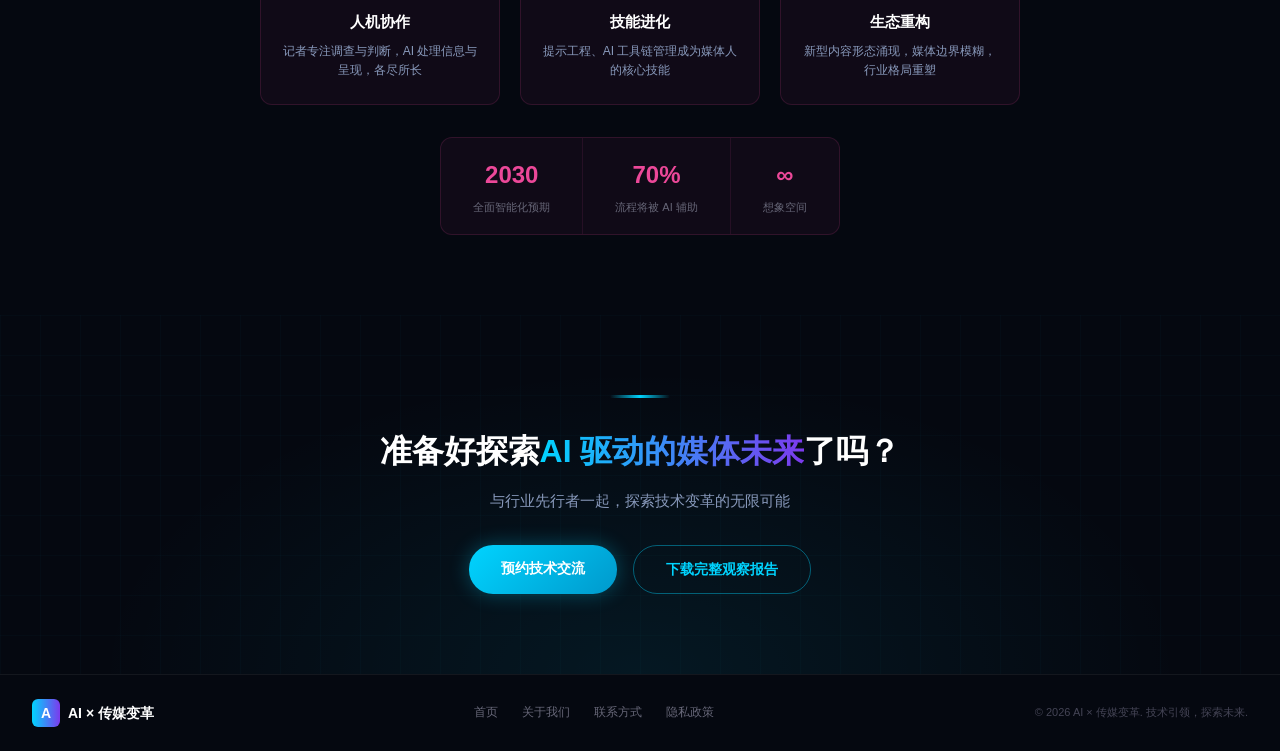
==== commit 637662cd: "feat: optimize AI media homepage with external CSS, SEO, animations, and detail template" ====
--- a/index.html
+++ b/index.html
@@ -3,44 +3,54 @@
 <head>
   <meta charset="UTF-8">
   <meta name="viewport" content="width=device-width, initial-scale=1.0">
-  <title>AI × 媒体未来</title>
+  <meta name="description" content="探索AI如何重塑传媒行业——从选题策划到内容分发，了解人工智能对媒体人工作方式的六大变革">
+  <meta name="keywords" content="AI,人工智能,传媒行业,新闻媒体,内容生产,智能分发">
+  <meta name="author" content="HW">
+  <meta property="og:title" content="AI 正在重塑传媒行业">
+  <meta property="og:description" content="探索AI如何重塑传媒行业——从选题策划到内容分发">
+  <meta property="og:type" content="website">
+  <link rel="canonical" href="./">
+  <title>AI 正在重塑传媒行业</title>
   <link rel="stylesheet" href="styles.css">
 </head>
 <body>
   <nav class="navbar">
     <div class="navbar__logo">
       <div class="navbar__logo-icon">A</div>
-      <span class="navbar__logo-text">AI × 媒体未来</span>
+      <span class="navbar__logo-text">AI × 传媒变革</span>
     </div>
     <div class="navbar__links">
       <a href="#" class="navbar__link navbar__link--active">首页</a>
-      <a href="#scene-cyan" class="navbar__link">AI内容生产</a>
-      <a href="#scene-purple" class="navbar__link">智能分发</a>
-      <a href="#scene-gold" class="navbar__link">多媒体处理</a>
-      <a href="#scene-green" class="navbar__link">数据洞察</a>
+      <a href="#topic" class="navbar__link">选题策划</a>
+      <a href="#produce" class="navbar__link">内容生产</a>
+      <a href="#review" class="navbar__link">审核校对</a>
+      <a href="#distribute" class="navbar__link">智能分发</a>
+      <a href="#insight" class="navbar__link">数据洞察</a>
+      <a href="#future" class="navbar__link">未来展望</a>
     </div>
     <a href="#cta" class="navbar__cta">联系我们</a>
   </nav>
+
   <section class="hero">
     <div class="hero__grid-bg"></div>
     <div class="hero__content">
-      <div class="hero__badge">2026 · 媒体行业AI转型指南</div>
+      <div class="hero__badge">2026 · 传媒行业 AI 变革观察</div>
       <h1 class="hero__title">
-        当AI重新定义<br>
-        <span class="hero__title-gradient">新闻的生产与传播</span>
+        AI 正在重塑<br>
+        <span class="hero__title-gradient">传媒行业的每一个环节</span>
       </h1>
       <p class="hero__subtitle">
-        从选题策划到内容生成，从精准推送到效果评估<br>
-        AI正在每一个环节重塑媒体行业的运作方式
+        从选题策划到内容分发，从事实核查到趋势预判<br>
+        探索人工智能技术如何重新定义媒体人的工作方式
       </p>
       <div class="hero__buttons">
-        <a href="#scene-cyan" class="btn btn--primary">探索AI如何改变媒体</a>
-        <a href="#" class="btn btn--outline">下载行业报告</a>
+        <a href="#topic" class="btn btn--primary">探索六大变革场景</a>
+        <a href="#" class="btn btn--outline">下载行业观察报告</a>
       </div>
       <div class="hero__stats">
         <div class="hero__stat">
           <div class="hero__stat-value" style="color: var(--cyan)">78%</div>
-          <div class="hero__stat-label">媒体机构已采纳AI</div>
+          <div class="hero__stat-label">头部媒体已引入 AI 工具</div>
         </div>
         <div class="hero__stat">
           <div class="hero__stat-value" style="color: var(--purple)">3.2×</div>
@@ -48,39 +58,81 @@
         </div>
         <div class="hero__stat">
           <div class="hero__stat-value" style="color: var(--gold)">96%</div>
-          <div class="hero__stat-label">分发精准度</div>
+          <div class="hero__stat-label">智能分发精准度</div>
         </div>
         <div class="hero__stat">
           <div class="hero__stat-value" style="color: var(--green)">50%</div>
           <div class="hero__stat-label">运营成本降低</div>
         </div>
       </div>
-      <div class="hero__scroll-hint">↓ 向下滚动探索</div>
-    </div>
-  </section>
-  <section id="scene-cyan" class="scene scene--cyan">
-    <div class="scene__divider"></div>
-    <div class="scene__label">
-      <div class="scene__icon">📝</div>
-      <span class="scene__label-text">AI内容生产</span>
-    </div>
-    <h2 class="scene__title">让AI成为你的<em>首席编辑</em></h2>
-    <p class="scene__desc">从选题策划到稿件生成，从质量审核到多语言适配<br>AI覆盖内容生产全链路</p>
-    <div class="scene__cards">
-      <div class="scene__card">
-        <div class="scene__card-icon">✍️</div>
+      <div class="hero__scroll-hint">向下滚动探索 ↓</div>
+    </div>
+  </section>
+
+  <section id="topic" class="scene scene--orange" aria-labelledby="topic-title">
+    <div class="scene__divider"></div>
+    <div class="scene__label">
+      <div class="scene__icon">🔥</div>
+      <span class="scene__label-text">选题策划</span>
+    </div>
+    <h2 id="topic-title" class="scene__title">让 AI 成为你的<em>首席情报官</em></h2>
+    <p class="scene__desc">实时追踪全网热点，预测话题趋势，智能推荐最优选题方向<br>告别"拍脑袋"决策，让数据驱动每一个选题</p>
+    <div class="scene__cards">
+      <div class="scene__card">
+        <div class="scene__card-icon">📈</div>
+        <div class="scene__card-title">热点追踪</div>
+        <div class="scene__card-desc">全网多平台实时监测，秒级发现正在发酵的热点事件</div>
+      </div>
+      <div class="scene__card">
+        <div class="scene__card-icon">🔮</div>
+        <div class="scene__card-title">趋势预测</div>
+        <div class="scene__card-desc">基于历史数据和传播模型，预判话题热度走向</div>
+      </div>
+      <div class="scene__card">
+        <div class="scene__card-icon">💡</div>
+        <div class="scene__card-title">选题推荐</div>
+        <div class="scene__card-desc">结合媒体定位与受众画像，智能匹配高价值选题</div>
+      </div>
+    </div>
+    <div class="scene__data">
+      <div class="scene__data-item">
+        <div class="scene__data-value">5min</div>
+        <div class="scene__data-label">热点发现速度</div>
+      </div>
+      <div class="scene__data-item">
+        <div class="scene__data-value">92%</div>
+        <div class="scene__data-label">趋势预测准确率</div>
+      </div>
+      <div class="scene__data-item">
+        <div class="scene__data-value">3×</div>
+        <div class="scene__data-label">爆款选题命中率</div>
+      </div>
+    </div>
+  </section>
+
+  <section id="produce" class="scene scene--cyan" aria-labelledby="produce-title">
+    <div class="scene__divider"></div>
+    <div class="scene__label">
+      <div class="scene__icon">✍️</div>
+      <span class="scene__label-text">内容生产</span>
+    </div>
+    <h2 id="produce-title" class="scene__title">让 AI 成为你的<em>首席编辑</em></h2>
+    <p class="scene__desc">从文字稿件到多媒体内容，AI 覆盖内容生产全链路<br>让创作者专注于思考，将重复劳动交给智能助手</p>
+    <div class="scene__cards">
+      <div class="scene__card">
+        <div class="scene__card-icon">📝</div>
         <div class="scene__card-title">智能撰稿</div>
         <div class="scene__card-desc">基于大模型的新闻稿件自动生成，支持多种文体和风格</div>
       </div>
       <div class="scene__card">
-        <div class="scene__card-icon">🎯</div>
-        <div class="scene__card-title">选题推荐</div>
-        <div class="scene__card-desc">实时分析热点趋势，智能推荐最优选题方向</div>
-      </div>
-      <div class="scene__card">
-        <div class="scene__card-icon">✅</div>
-        <div class="scene__card-title">质量审核</div>
-        <div class="scene__card-desc">多维度自动审核：事实核查、敏感词、排版规范</div>
+        <div class="scene__card-icon">🎬</div>
+        <div class="scene__card-title">多媒体生成</div>
+        <div class="scene__card-desc">文章自动转视频、AI 配图、信息图一键生成</div>
+      </div>
+      <div class="scene__card">
+        <div class="scene__card-icon">🌐</div>
+        <div class="scene__card-title">多语言适配</div>
+        <div class="scene__card-desc">一键翻译多语种版本，保持语义准确与风格统一</div>
       </div>
     </div>
     <div class="scene__data">
@@ -98,24 +150,66 @@
       </div>
     </div>
   </section>
-  <section id="scene-purple" class="scene scene--purple">
+
+  <section id="review" class="scene scene--purple" aria-labelledby="review-title">
+    <div class="scene__divider"></div>
+    <div class="scene__label">
+      <div class="scene__icon">🛡️</div>
+      <span class="scene__label-text">审核校对</span>
+    </div>
+    <h2 id="review-title" class="scene__title">让 AI 成为你的<em>安全守门人</em></h2>
+    <p class="scene__desc">多维度自动审核，从事实核查到版权合规<br>大幅降低人为疏漏，守护媒体公信力</p>
+    <div class="scene__cards">
+      <div class="scene__card">
+        <div class="scene__card-icon">🔍</div>
+        <div class="scene__card-title">事实核查</div>
+        <div class="scene__card-desc">交叉比对多源信息，自动标记存疑内容和数据</div>
+      </div>
+      <div class="scene__card">
+        <div class="scene__card-icon">⚠️</div>
+        <div class="scene__card-title">敏感检测</div>
+        <div class="scene__card-desc">识别敏感信息、不当表述和潜在合规风险</div>
+      </div>
+      <div class="scene__card">
+        <div class="scene__card-icon">©️</div>
+        <div class="scene__card-title">版权合规</div>
+        <div class="scene__card-desc">自动检测图片、文字、音乐的版权风险</div>
+      </div>
+    </div>
+    <div class="scene__data">
+      <div class="scene__data-item">
+        <div class="scene__data-value">99.2%</div>
+        <div class="scene__data-label">事实核查覆盖率</div>
+      </div>
+      <div class="scene__data-item">
+        <div class="scene__data-value">0.3s</div>
+        <div class="scene__data-label">单篇审核耗时</div>
+      </div>
+      <div class="scene__data-item">
+        <div class="scene__data-value">80%</div>
+        <div class="scene__data-label">人工审核工作量减少</div>
+      </div>
+    </div>
+  </section>
+
+  <section id="distribute" class="scene scene--gold" aria-labelledby="distribute-title">
     <div class="scene__divider"></div>
     <div class="scene__label">
       <div class="scene__icon">📡</div>
       <span class="scene__label-text">智能分发</span>
     </div>
-    <h2 class="scene__title">每个读者都是<em>唯一受众</em></h2>
-    <p class="scene__desc">AI驱动的个性化推荐引擎，让每一条内容精准触达目标读者<br>实现从"广而告之"到"精准投喂"的转变</p>
+    <h2 id="distribute-title" class="scene__title">每个读者都是<em>唯一受众</em></h2>
+    <p class="scene__desc">AI 驱动的个性化推荐引擎，让每一条内容精准触达目标读者<br>实现从"广而告之"到"精准投喂"的转变</p>
     <div class="scene__cards">
       <div class="scene__card">
         <div class="scene__card-icon">👤</div>
         <div class="scene__card-title">个性推荐</div>
-        <div class="scene__card-desc">基于用户画像的内容推荐，千人千面</div>
+        <div class="scene__card-desc">基于用户画像的内容推荐，千人千面，提升阅读体验</div>
       </div>
       <div class="scene__card">
         <div class="scene__card-icon">📱</div>
         <div class="scene__card-title">多渠道推送</div>
-        <div class="scene__card-desc">APP、微信、邮件、短信多渠道协同分发</div>
+        <div class="scene__card-desc">APP、微信、邮件、短信多渠道协同，最优时机触达</div>
       </div>
       <div class="scene__card">
         <div class="scene__card-icon">⚡</div>
@@ -138,69 +232,30 @@
       </div>
     </div>
   </section>
-  <section id="scene-gold" class="scene scene--gold">
-    <div class="scene__divider"></div>
-    <div class="scene__label">
-      <div class="scene__icon">🎬</div>
-      <span class="scene__label-text">多媒体处理</span>
-    </div>
-    <h2 class="scene__title">文字、图片、视频<em>一键生成</em></h2>
-    <p class="scene__desc">从文字稿件自动生成配图、短视频、信息图<br>AI让多媒体内容生产不再依赖专业团队</p>
-    <div class="scene__cards">
-      <div class="scene__card">
-        <div class="scene__card-icon">🎥</div>
-        <div class="scene__card-title">AI剪辑</div>
-        <div class="scene__card-desc">智能识别精彩片段，自动剪辑生成短视频</div>
-      </div>
-      <div class="scene__card">
-        <div class="scene__card-icon">🏷️</div>
-        <div class="scene__card-title">智能标注</div>
-        <div class="scene__card-desc">自动识别画面内容，生成标签和描述文字</div>
-      </div>
-      <div class="scene__card">
-        <div class="scene__card-icon">🔄</div>
-        <div class="scene__card-title">跨媒体转换</div>
-        <div class="scene__card-desc">文章转视频、视频转图文，一键跨格式转换</div>
-      </div>
-    </div>
-    <div class="scene__data">
-      <div class="scene__data-item">
-        <div class="scene__data-value">5min</div>
-        <div class="scene__data-label">视频生成</div>
-      </div>
-      <div class="scene__data-item">
-        <div class="scene__data-value">10×</div>
-        <div class="scene__data-label">处理效率</div>
-      </div>
-      <div class="scene__data-item">
-        <div class="scene__data-value">100+</div>
-        <div class="scene__data-label">格式支持</div>
-      </div>
-    </div>
-  </section>
-  <section id="scene-green" class="scene scene--green">
+
+  <section id="insight" class="scene scene--green" aria-labelledby="insight-title">
     <div class="scene__divider"></div>
     <div class="scene__label">
       <div class="scene__icon">📊</div>
       <span class="scene__label-text">数据洞察</span>
     </div>
-    <h2 class="scene__title">用数据驱动每一个<em>决策</em></h2>
+    <h2 id="insight-title" class="scene__title">用数据驱动每一个<em>决策</em></h2>
     <p class="scene__desc">从舆情监测到用户行为分析，从效果归因到趋势预测<br>让数据成为媒体运营的核心引擎</p>
     <div class="scene__cards">
       <div class="scene__card">
-        <div class="scene__card-icon">🔍</div>
+        <div class="scene__card-icon">🌊</div>
         <div class="scene__card-title">舆情监测</div>
-        <div class="scene__card-desc">实时追踪全网舆情动态，及时预警热点事件</div>
-      </div>
-      <div class="scene__card">
-        <div class="scene__card-icon">📈</div>
+        <div class="scene__card-desc">实时追踪全网舆情动态，及时预警热点事件和危机信号</div>
+      </div>
+      <div class="scene__card">
+        <div class="scene__card-icon">🔎</div>
         <div class="scene__card-title">行为分析</div>
-        <div class="scene__card-desc">深度分析用户阅读行为，洞察内容消费偏好</div>
+        <div class="scene__card-desc">深度分析用户阅读行为，洞察内容消费偏好与习惯</div>
       </div>
       <div class="scene__card">
         <div class="scene__card-icon">🎯</div>
         <div class="scene__card-title">效果归因</div>
-        <div class="scene__card-desc">精准归因每篇内容的传播效果，指导运营策略</div>
+        <div class="scene__card-desc">精准归因每篇内容的传播效果，指导运营策略优化</div>
       </div>
     </div>
     <div class="scene__data">
@@ -218,17 +273,59 @@
       </div>
     </div>
   </section>
+
+  <section id="future" class="scene scene--pink" aria-labelledby="future-title">
+    <div class="scene__divider"></div>
+    <div class="scene__label">
+      <div class="scene__icon">🚀</div>
+      <span class="scene__label-text">未来展望</span>
+    </div>
+    <h2 id="future-title" class="scene__title">人机协作的<em>新范式</em></h2>
+    <p class="scene__desc">AI 不会取代媒体人，但会用 AI 的媒体人将取代不会用 AI 的媒体人<br>探索未来的工作方式与行业生态</p>
+    <div class="scene__cards">
+      <div class="scene__card">
+        <div class="scene__card-icon">🤝</div>
+        <div class="scene__card-title">人机协作</div>
+        <div class="scene__card-desc">记者专注调查与判断，AI 处理信息与呈现，各尽所长</div>
+      </div>
+      <div class="scene__card">
+        <div class="scene__card-icon">🎓</div>
+        <div class="scene__card-title">技能进化</div>
+        <div class="scene__card-desc">提示工程、AI 工具链管理成为媒体人的核心技能</div>
+      </div>
+      <div class="scene__card">
+        <div class="scene__card-icon">🌏</div>
+        <div class="scene__card-title">生态重构</div>
+        <div class="scene__card-desc">新型内容形态涌现，媒体边界模糊，行业格局重塑</div>
+      </div>
+    </div>
+    <div class="scene__data">
+      <div class="scene__data-item">
+        <div class="scene__data-value">2030</div>
+        <div class="scene__data-label">全面智能化预期</div>
+      </div>
+      <div class="scene__data-item">
+        <div class="scene__data-value">70%</div>
+        <div class="scene__data-label">流程将被 AI 辅助</div>
+      </div>
+      <div class="scene__data-item">
+        <div class="scene__data-value">∞</div>
+        <div class="scene__data-label">想象空间</div>
+      </div>
+    </div>
+  </section>
+
   <section id="cta" class="cta-section">
     <div class="cta-section__grid-bg"></div>
     <div class="cta-section__content">
       <div class="cta-section__divider"></div>
       <h2 class="cta-section__title">
-        准备好拥抱<span class="cta-section__title-gradient">AI驱动的媒体未来</span>了吗？
+        准备好探索<span class="cta-section__title-gradient">AI 驱动的媒体未来</span>了吗？
       </h2>
-      <p class="cta-section__subtitle">加入数百家媒体机构的行列，开启您的AI转型之旅</p>
+      <p class="cta-section__subtitle">与行业先行者一起，探索技术变革的无限可能</p>
       <div class="cta-section__buttons">
-        <a href="#" class="btn btn--primary">开始免费体验</a>
-        <a href="#" class="btn btn--outline">预约演示</a>
+        <a href="#" class="btn btn--primary">预约技术交流</a>
+        <a href="#" class="btn btn--outline">下载完整观察报告</a>
       </div>
     </div>
   </section>
@@ -237,7 +334,7 @@
     <div class="footer__inner">
       <div class="navbar__logo">
         <div class="navbar__logo-icon">A</div>
-        <span class="navbar__logo-text">AI × 媒体未来</span>
+        <span class="navbar__logo-text">AI × 传媒变革</span>
       </div>
       <div class="footer__links">
         <a href="#">首页</a>
@@ -245,8 +342,9 @@
         <a href="#">联系方式</a>
         <a href="#">隐私政策</a>
       </div>
-      <div class="footer__copyright">© 2026 AI × 媒体未来. All rights reserved.</div>
+      <div class="footer__copyright">© 2026 AI × 传媒变革. 技术引领，探索未来.</div>
     </div>
   </footer>
+  <script src="scripts.js"></script>
 </body>
 </html>
--- a/styles.css
+++ b/styles.css
@@ -1,14 +1,7 @@
-*,
-*::before,
-*::after {
-  margin: 0;
-  padding: 0;
-  box-sizing: border-box;
-}
-
+*, *::before, *::after { margin: 0; padding: 0; box-sizing: border-box; }
 :root {
   --bg: #050810;
-  --bg-card: #111833;
+  --bg-card: rgba(255,255,255,0.03);
   --text: #fff;
   --text-secondary: #8899bb;
   --text-muted: #667;
@@ -17,460 +10,224 @@
   --purple: #7c3aed;
   --gold: #f59e0b;
   --green: #10b981;
-  --theme-color: var(--cyan);
+  --orange: #f97316;
+  --pink: #ec4899;
   --gradient: linear-gradient(90deg, #00d4ff, #7c3aed);
 }
-
+html { scroll-behavior: smooth; }
 body {
-  font-family: -apple-system, BlinkMacSystemFont, "Segoe UI", Roboto, sans-serif;
+  font-family: -apple-system, BlinkMacSystemFont, "Segoe UI", Roboto, "PingFang SC", "Microsoft YaHei", sans-serif;
   background: var(--bg);
   color: var(--text);
   line-height: 1.6;
   overflow-x: hidden;
 }
-
-a {
-  text-decoration: none;
-  color: inherit;
-}
-
-/* ── Navbar ── */
-
+a { text-decoration: none; color: inherit; }
+
+/* Navbar */
 .navbar {
-  position: fixed;
-  top: 0;
-  left: 0;
-  right: 0;
-  z-index: 100;
-  display: flex;
-  align-items: center;
-  justify-content: space-between;
+  position: fixed; top: 0; left: 0; right: 0; z-index: 100;
+  display: flex; align-items: center; justify-content: space-between;
   padding: 16px 32px;
   background: rgba(5, 8, 16, 0.9);
   border-bottom: 1px solid rgba(0, 212, 255, 0.15);
-}
-
-.navbar__logo {
-  display: flex;
-  align-items: center;
-  gap: 8px;
-}
-
+  backdrop-filter: blur(10px);
+  transition: box-shadow 0.3s, border-color 0.3s;
+}
+.navbar__logo { display: flex; align-items: center; gap: 8px; }
 .navbar__logo-icon {
-  width: 28px;
-  height: 28px;
-  background: var(--gradient);
-  border-radius: 6px;
-  display: flex;
-  align-items: center;
-  justify-content: center;
-  font-size: 14px;
-  font-weight: bold;
-  color: var(--text);
-}
-
-.navbar__logo-text {
-  font-size: 14px;
-  font-weight: 600;
-}
-
-.navbar__links {
-  display: flex;
-  gap: 24px;
-}
-
-.navbar__link {
-  font-size: 11px;
-  color: var(--text-secondary);
-  transition: color 0.3s;
-}
-
-.navbar__link:hover,
-.navbar__link--active {
-  color: var(--cyan);
-}
-
+  width: 28px; height: 28px; background: var(--gradient);
+  border-radius: 6px; display: flex; align-items: center; justify-content: center;
+  font-size: 14px; font-weight: bold; color: var(--text);
+}
+.navbar__logo-text { font-size: 14px; font-weight: 600; }
+.navbar__links { display: flex; gap: 24px; }
+.navbar__link { font-size: 13px; color: var(--text-secondary); transition: color 0.3s; }
+.navbar__link:hover, .navbar__link--active { color: var(--cyan); }
 .navbar__cta {
-  background: var(--gradient);
-  color: var(--text);
-  padding: 6px 16px;
-  border-radius: 20px;
-  font-size: 11px;
-  font-weight: 600;
-  transition: box-shadow 0.3s;
-}
-
-.navbar__cta:hover {
-  box-shadow: 0 0 16px rgba(0, 212, 255, 0.4);
-}
+  background: var(--gradient); color: var(--text); padding: 6px 16px;
+  border-radius: 20px; font-size: 12px; font-weight: 600; transition: box-shadow 0.3s;
+}
+.navbar__cta:hover { box-shadow: 0 0 16px rgba(0, 212, 255, 0.4); }
 
 /* Buttons */
 .btn {
-  display: inline-block;
-  padding: 10px 28px;
-  border-radius: 24px;
-  font-size: 12px;
-  font-weight: 600;
-  transition: all 0.3s;
-}
-
+  display: inline-block; padding: 12px 32px; border-radius: 24px;
+  font-size: 14px; font-weight: 600; transition: all 0.3s;
+}
 .btn--primary {
-  background: linear-gradient(135deg, #00d4ff, #0099cc);
-  color: var(--text);
+  background: linear-gradient(135deg, #00d4ff, #0099cc); color: var(--text);
   box-shadow: 0 0 20px rgba(0, 212, 255, 0.3);
 }
-
-.btn--primary:hover {
-  box-shadow: 0 0 30px rgba(0, 212, 255, 0.5);
-}
-
+.btn--primary:hover { box-shadow: 0 0 30px rgba(0, 212, 255, 0.5); transform: translateY(-2px); }
 .btn--outline {
-  border: 1px solid rgba(0, 212, 255, 0.4);
-  color: var(--cyan);
-}
-
-.btn--outline:hover {
-  border-color: var(--cyan);
-  background: rgba(0, 212, 255, 0.05);
-}
+  border: 1px solid rgba(0, 212, 255, 0.4); color: var(--cyan);
+}
+.btn--outline:hover { border-color: var(--cyan); background: rgba(0, 212, 255, 0.05); transform: translateY(-2px); }
 
 /* Hero */
 .hero {
-  position: relative;
-  min-height: 100vh;
-  display: flex;
-  align-items: center;
-  justify-content: center;
-  text-align: center;
-  padding: 120px 32px 40px;
+  position: relative; min-height: 100vh;
+  display: flex; align-items: center; justify-content: center;
+  text-align: center; padding: 120px 32px 40px;
   background:
     radial-gradient(ellipse at 50% 30%, rgba(0, 212, 255, 0.08) 0%, transparent 60%),
     radial-gradient(ellipse at 20% 70%, rgba(124, 58, 237, 0.06) 0%, transparent 50%),
-    radial-gradient(ellipse at 80% 70%, rgba(245, 158, 11, 0.04) 0%, transparent 50%);
-}
-
+    radial-gradient(ellipse at 80% 70%, rgba(249, 115, 22, 0.04) 0%, transparent 50%);
+}
 .hero__grid-bg {
-  position: absolute;
-  inset: 0;
+  position: absolute; inset: 0;
   background-image:
     linear-gradient(rgba(0, 212, 255, 0.03) 1px, transparent 1px),
     linear-gradient(90deg, rgba(0, 212, 255, 0.03) 1px, transparent 1px);
-  background-size: 40px 40px;
-  pointer-events: none;
-}
-
-.hero__content {
-  position: relative;
-  display: flex;
-  flex-direction: column;
-  align-items: center;
-  max-width: 600px;
-}
-
+  background-size: 40px 40px; pointer-events: none;
+}
+.hero__content { position: relative; display: flex; flex-direction: column; align-items: center; max-width: 700px; }
 .hero__badge {
-  display: inline-block;
-  background: rgba(0, 212, 255, 0.1);
-  border: 1px solid rgba(0, 212, 255, 0.3);
-  border-radius: 20px;
-  padding: 4px 16px;
-  font-size: 10px;
-  color: var(--cyan);
-  letter-spacing: 2px;
-  margin-bottom: 20px;
-}
-
-.hero__title {
-  font-size: 36px;
-  font-weight: 800;
-  line-height: 1.2;
-  margin-bottom: 12px;
-}
-
+  display: inline-block; background: rgba(0, 212, 255, 0.1);
+  border: 1px solid rgba(0, 212, 255, 0.3); border-radius: 20px;
+  padding: 6px 18px; font-size: 12px; color: var(--cyan); letter-spacing: 2px; margin-bottom: 24px;
+}
+.hero__title { font-size: 44px; font-weight: 800; line-height: 1.2; margin-bottom: 16px; }
 .hero__title-gradient {
-  background: var(--gradient);
-  -webkit-background-clip: text;
-  -webkit-text-fill-color: transparent;
-  background-clip: text;
-}
-
-.hero__subtitle {
-  font-size: 13px;
-  color: var(--text-secondary);
-  line-height: 1.7;
-  margin-bottom: 28px;
-}
-
-.hero__buttons {
-  display: flex;
-  gap: 12px;
-  margin-bottom: 36px;
-}
-
+  background: var(--gradient); -webkit-background-clip: text; -webkit-text-fill-color: transparent; background-clip: text;
+}
+.hero__subtitle { font-size: 16px; color: var(--text-secondary); line-height: 1.8; margin-bottom: 32px; }
+.hero__buttons { display: flex; gap: 16px; margin-bottom: 40px; flex-wrap: wrap; justify-content: center; }
 .hero__stats {
-  display: flex;
-  width: 100%;
-  max-width: 560px;
-  background: rgba(255, 255, 255, 0.03);
-  border: 1px solid rgba(255, 255, 255, 0.06);
-  border-radius: 12px;
-  overflow: hidden;
-}
-
-.hero__stat {
-  flex: 1;
-  padding: 16px;
-  text-align: center;
-  border-right: 1px solid rgba(255, 255, 255, 0.06);
-}
-
-.hero__stat:last-child {
-  border-right: none;
-}
-
-.hero__stat-value {
-  font-size: 22px;
-  font-weight: 800;
-}
-
-.hero__stat-label {
-  font-size: 9px;
-  color: var(--text-muted);
-  margin-top: 2px;
-}
-
-.hero__scroll-hint {
-  margin-top: 24px;
-  font-size: 9px;
-  color: var(--text-dim);
-  animation: pulse 2s infinite;
-}
-
-@keyframes pulse {
-  0%, 100% { opacity: 0.4; }
-  50% { opacity: 1; }
-}
+  display: flex; width: 100%; max-width: 600px;
+  background: var(--bg-card); border: 1px solid rgba(255, 255, 255, 0.06);
+  border-radius: 12px; overflow: hidden;
+}
+.hero__stat { flex: 1; padding: 20px 16px; text-align: center; border-right: 1px solid rgba(255, 255, 255, 0.06); }
+.hero__stat:last-child { border-right: none; }
+.hero__stat-value { font-size: 24px; font-weight: 800; }
+.hero__stat-label { font-size: 11px; color: var(--text-muted); margin-top: 4px; }
+.hero__scroll-hint { margin-top: 32px; font-size: 11px; color: var(--text-dim); animation: pulse 2s infinite; }
+@keyframes pulse { 0%, 100% { opacity: 0.4; } 50% { opacity: 1; } }
 
 /* Scene sections */
-.scene {
-  padding: 64px 32px;
-  text-align: center;
-}
-
+.scene { padding: 80px 32px; text-align: center; }
+.scene--orange { --theme-color: var(--orange); }
 .scene--cyan   { --theme-color: var(--cyan); }
 .scene--purple { --theme-color: var(--purple); }
 .scene--gold   { --theme-color: var(--gold); }
 .scene--green  { --theme-color: var(--green); }
+.scene--pink   { --theme-color: var(--pink); }
 
 .scene__divider {
-  width: 60px;
-  height: 3px;
+  width: 60px; height: 3px;
   background: linear-gradient(90deg, var(--theme-color), transparent);
-  margin: 0 auto 32px;
-  border-radius: 2px;
-}
-
-.scene__label {
-  display: inline-flex;
-  align-items: center;
-  gap: 8px;
-  margin-bottom: 12px;
-}
-
+  margin: 0 auto 32px; border-radius: 2px;
+}
+.scene__label { display: inline-flex; align-items: center; gap: 8px; margin-bottom: 16px; }
 .scene__icon {
-  width: 32px;
-  height: 32px;
+  width: 36px; height: 36px;
   background: color-mix(in srgb, var(--theme-color) 15%, transparent);
   border: 1px solid color-mix(in srgb, var(--theme-color) 30%, transparent);
-  border-radius: 8px;
-  display: flex;
-  align-items: center;
-  justify-content: center;
-  font-size: 16px;
-}
-
-.scene__label-text {
-  font-size: 11px;
-  color: var(--theme-color);
-  letter-spacing: 3px;
-  text-transform: uppercase;
-}
-
-.scene__title {
-  font-size: 24px;
-  font-weight: 700;
-  margin-bottom: 8px;
-}
-
-.scene__title em {
-  font-style: normal;
-  color: var(--theme-color);
-}
-
-.scene__desc {
-  font-size: 12px;
-  color: var(--text-secondary);
-  max-width: 480px;
-  margin: 0 auto 32px;
-  line-height: 1.7;
-}
-
+  border-radius: 8px; display: flex; align-items: center; justify-content: center;
+  font-size: 18px;
+}
+.scene__label-text { font-size: 12px; color: var(--theme-color); letter-spacing: 3px; text-transform: uppercase; }
+.scene__title { font-size: 28px; font-weight: 700; margin-bottom: 12px; }
+.scene__title em { font-style: normal; color: var(--theme-color); }
+.scene__desc { font-size: 14px; color: var(--text-secondary); max-width: 520px; margin: 0 auto 36px; line-height: 1.8; }
 .scene__cards {
-  display: flex;
-  gap: 16px;
-  justify-content: center;
-  margin-bottom: 28px;
-  flex-wrap: wrap;
-}
-
+  display: flex; gap: 20px; justify-content: center; margin-bottom: 32px; flex-wrap: wrap;
+}
 .scene__card {
-  flex: 1;
-  max-width: 200px;
+  flex: 1; max-width: 240px;
   background: color-mix(in srgb, var(--theme-color) 5%, transparent);
   border: 1px solid color-mix(in srgb, var(--theme-color) 15%, transparent);
-  border-radius: 12px;
-  padding: 20px 16px;
-  text-align: center;
-  transition: all 0.3s;
-}
-
+  border-radius: 12px; padding: 24px 20px; text-align: center;
+  transition: all 0.3s; cursor: pointer;
+}
 .scene__card:hover {
   border-color: color-mix(in srgb, var(--theme-color) 40%, transparent);
-  transform: translateY(-4px);
-}
-
+  transform: translateY(-4px); box-shadow: 0 8px 32px color-mix(in srgb, var(--theme-color) 10%, transparent);
+}
 .scene__card-icon {
-  width: 40px;
-  height: 40px;
+  width: 48px; height: 48px;
   background: color-mix(in srgb, var(--theme-color) 10%, transparent);
-  border-radius: 10px;
-  display: flex;
-  align-items: center;
-  justify-content: center;
-  margin: 0 auto 12px;
-  font-size: 18px;
-}
-
-.scene__card-title {
-  font-size: 13px;
-  font-weight: 600;
-  margin-bottom: 6px;
-}
-
-.scene__card-desc {
-  font-size: 10px;
-  color: var(--text-secondary);
-  line-height: 1.5;
-}
-
+  border-radius: 12px; display: flex; align-items: center; justify-content: center;
+  margin: 0 auto 14px; font-size: 22px;
+}
+.scene__card-title { font-size: 15px; font-weight: 600; margin-bottom: 8px; }
+.scene__card-desc { font-size: 12px; color: var(--text-secondary); line-height: 1.6; }
 .scene__data {
   display: inline-flex;
   background: color-mix(in srgb, var(--theme-color) 5%, transparent);
   border: 1px solid color-mix(in srgb, var(--theme-color) 15%, transparent);
-  border-radius: 12px;
-  overflow: hidden;
-}
-
+  border-radius: 12px; overflow: hidden;
+}
 .scene__data-item {
-  padding: 16px 28px;
-  text-align: center;
+  padding: 18px 32px; text-align: center;
   border-right: 1px solid color-mix(in srgb, var(--theme-color) 10%, transparent);
 }
-
-.scene__data-item:last-child {
-  border-right: none;
-}
-
-.scene__data-value {
-  font-size: 22px;
-  font-weight: 800;
-  color: var(--theme-color);
-}
-
-.scene__data-label {
-  font-size: 9px;
-  color: var(--text-muted);
-  margin-top: 2px;
-}
+.scene__data-item:last-child { border-right: none; }
+.scene__data-value { font-size: 24px; font-weight: 800; color: var(--theme-color); }
+.scene__data-label { font-size: 11px; color: var(--text-muted); margin-top: 4px; }
 
 /* CTA Section */
 .cta-section {
-  position: relative;
-  padding: 56px 32px;
-  text-align: center;
+  position: relative; padding: 80px 32px; text-align: center;
   background: radial-gradient(ellipse at 50% 100%, rgba(0, 212, 255, 0.08) 0%, transparent 60%);
 }
-
 .cta-section__grid-bg {
-  position: absolute;
-  inset: 0;
-  background-image:
-    linear-gradient(rgba(0, 212, 255, 0.02) 1px, transparent 1px),
+  position: absolute; inset: 0;
+  background-image: linear-gradient(rgba(0, 212, 255, 0.02) 1px, transparent 1px),
     linear-gradient(90deg, rgba(0, 212, 255, 0.02) 1px, transparent 1px);
-  background-size: 40px 40px;
-  pointer-events: none;
-}
-
-.cta-section__content {
-  position: relative;
-}
-
+  background-size: 40px 40px; pointer-events: none;
+}
+.cta-section__content { position: relative; }
 .cta-section__divider {
-  width: 60px;
-  height: 3px;
+  width: 60px; height: 3px;
   background: linear-gradient(90deg, transparent, #00d4ff, transparent);
-  margin: 0 auto 28px;
-  border-radius: 2px;
-}
-
-.cta-section__title {
-  font-size: 28px;
-  font-weight: 700;
-  margin-bottom: 10px;
-}
-
+  margin: 0 auto 28px; border-radius: 2px;
+}
+.cta-section__title { font-size: 32px; font-weight: 700; margin-bottom: 12px; }
 .cta-section__title-gradient {
-  background: var(--gradient);
-  -webkit-background-clip: text;
-  -webkit-text-fill-color: transparent;
-  background-clip: text;
-}
-
-.cta-section__subtitle {
-  font-size: 13px;
-  color: var(--text-secondary);
-  margin-bottom: 28px;
-}
-
-.cta-section__buttons {
-  display: flex;
-  gap: 12px;
-  justify-content: center;
-}
+  background: var(--gradient); -webkit-background-clip: text; -webkit-text-fill-color: transparent; background-clip: text;
+}
+.cta-section__subtitle { font-size: 15px; color: var(--text-secondary); margin-bottom: 32px; }
+.cta-section__buttons { display: flex; gap: 16px; justify-content: center; flex-wrap: wrap; }
 
 /* Footer */
-.footer {
-  border-top: 1px solid rgba(255, 255, 255, 0.06);
-}
-
+.footer { border-top: 1px solid rgba(255, 255, 255, 0.06); }
 .footer__inner {
-  display: flex;
-  align-items: center;
-  justify-content: space-between;
-  padding: 20px 32px;
-}
-
-.footer__links {
-  display: flex;
-  gap: 20px;
-  font-size: 10px;
-  color: var(--text-muted);
-}
-
-.footer__links a:hover {
-  color: var(--cyan);
-}
-
-.footer__copyright {
-  font-size: 9px;
-  color: var(--text-dim);
-}
+  display: flex; align-items: center; justify-content: space-between;
+  padding: 24px 32px; flex-wrap: wrap; gap: 16px;
+}
+.footer__links { display: flex; gap: 24px; font-size: 12px; color: var(--text-muted); }
+.footer__links a:hover { color: var(--cyan); }
+.footer__copyright { font-size: 11px; color: var(--text-dim); }
+
+/* Scroll reveal animation */
+.reveal {
+  opacity: 0;
+  transform: translateY(30px);
+  transition: opacity 0.6s ease-out, transform 0.6s ease-out;
+}
+.reveal.visible {
+  opacity: 1;
+  transform: translateY(0);
+}
+
+/* Responsive */
+@media (max-width: 768px) {
+  .navbar__links { display: none; }
+  .hero__title { font-size: 28px; }
+  .hero__stats { flex-wrap: wrap; }
+  .hero__stat { flex: 1 1 45%; border-bottom: 1px solid rgba(255,255,255,0.06); padding: 16px 12px; }
+  .hero__stat:nth-child(2) { border-right: none; }
+  .hero__stat:nth-child(3), .hero__stat:nth-child(4) { border-bottom: none; }
+  .hero__buttons { flex-direction: column; align-items: center; }
+  .scene__title { font-size: 22px; }
+  .scene__cards { flex-direction: column; align-items: center; }
+  .scene__card { max-width: 100%; width: 100%; }
+  .scene__data { flex-direction: column; width: 100%; }
+  .scene__data-item { border-right: none; border-bottom: 1px solid color-mix(in srgb, var(--theme-color) 10%, transparent); padding: 14px 24px; }
+  .scene__data-item:last-child { border-bottom: none; }
+  .cta-section__title { font-size: 24px; }
+  .footer__inner { flex-direction: column; text-align: center; }
+}
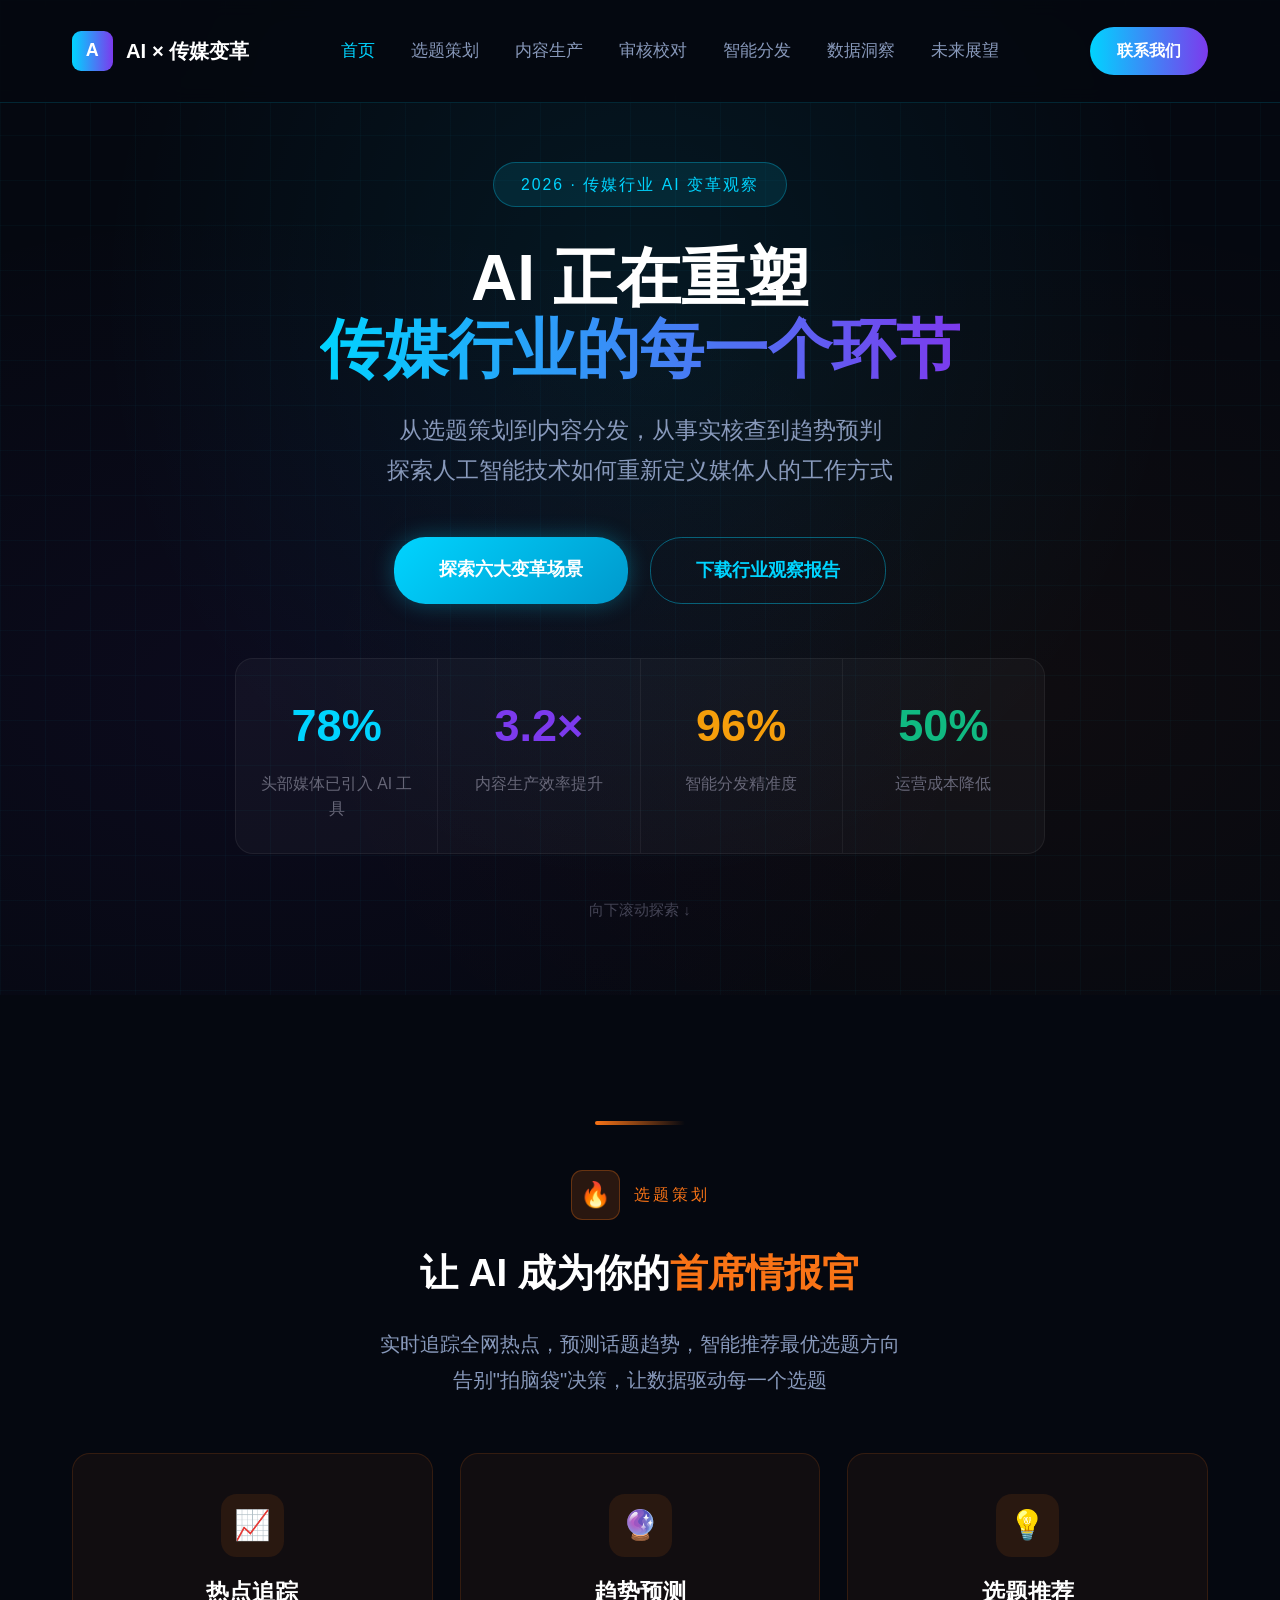
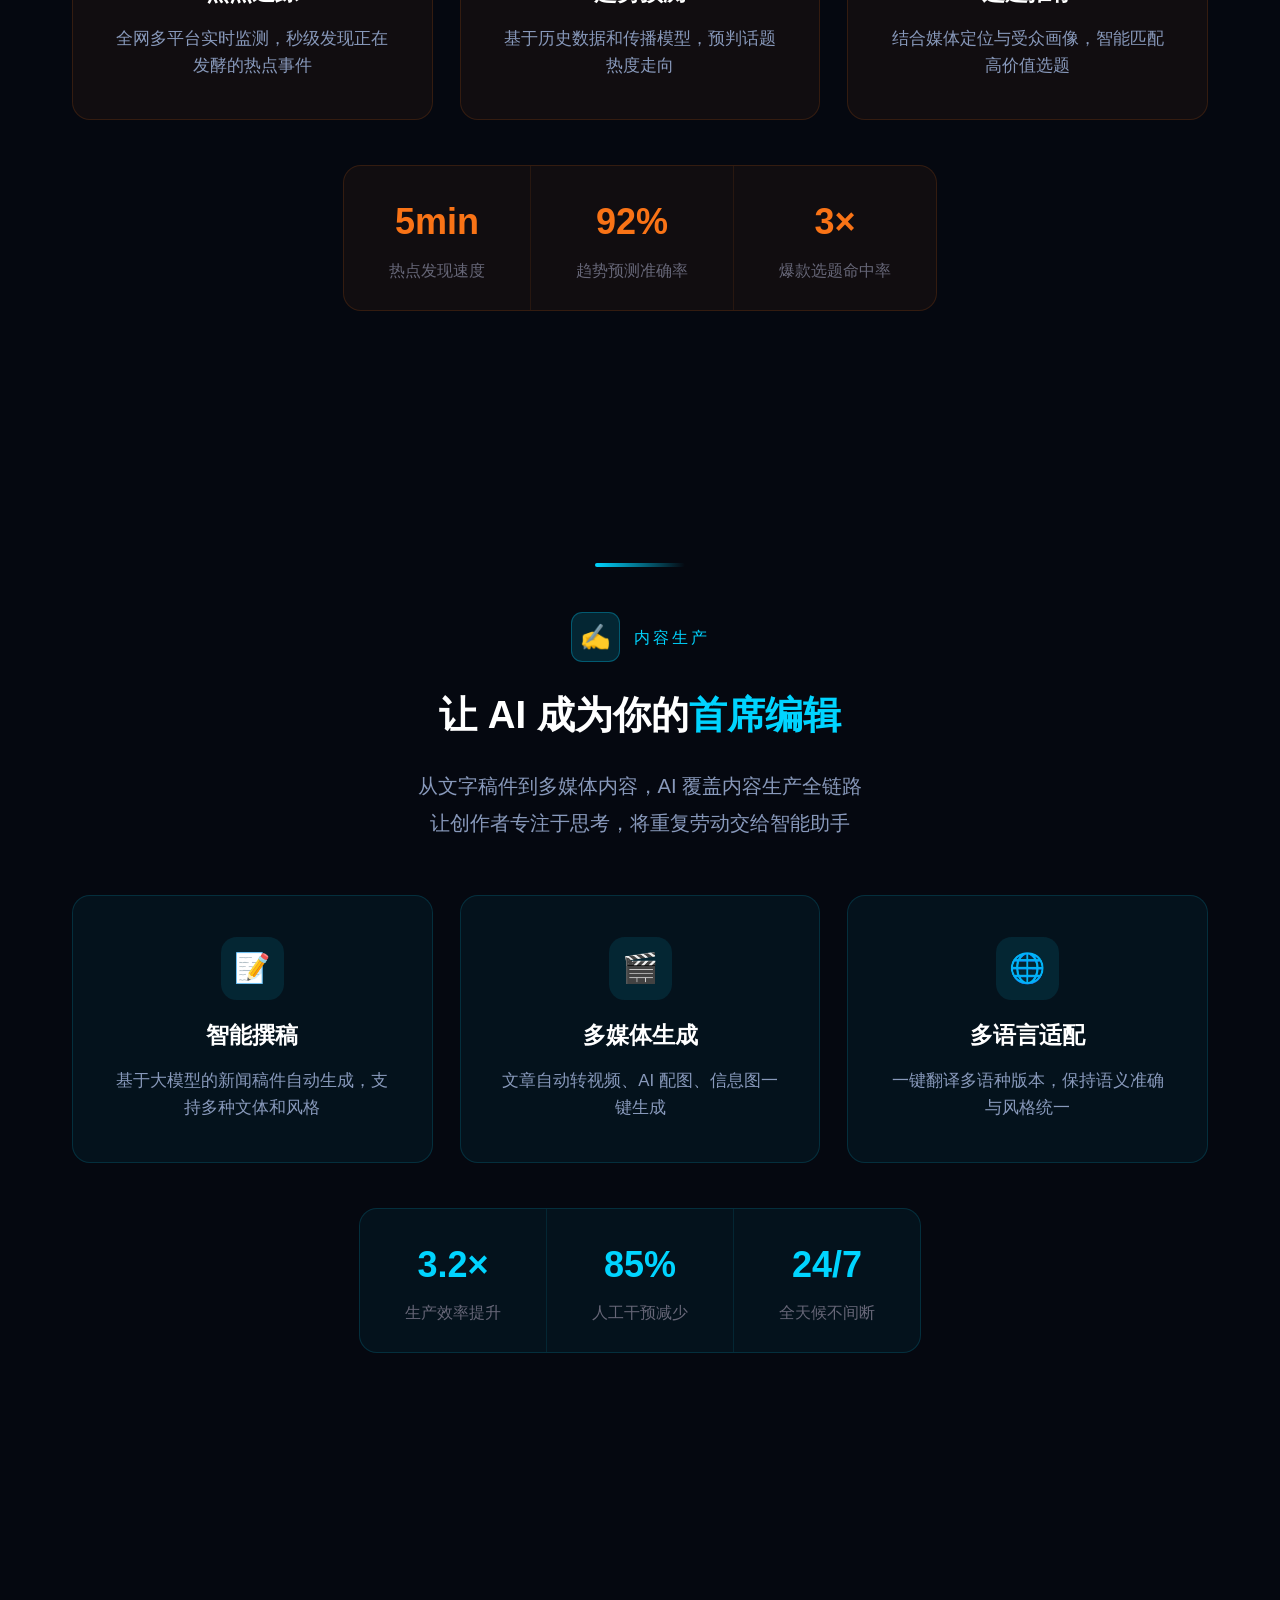
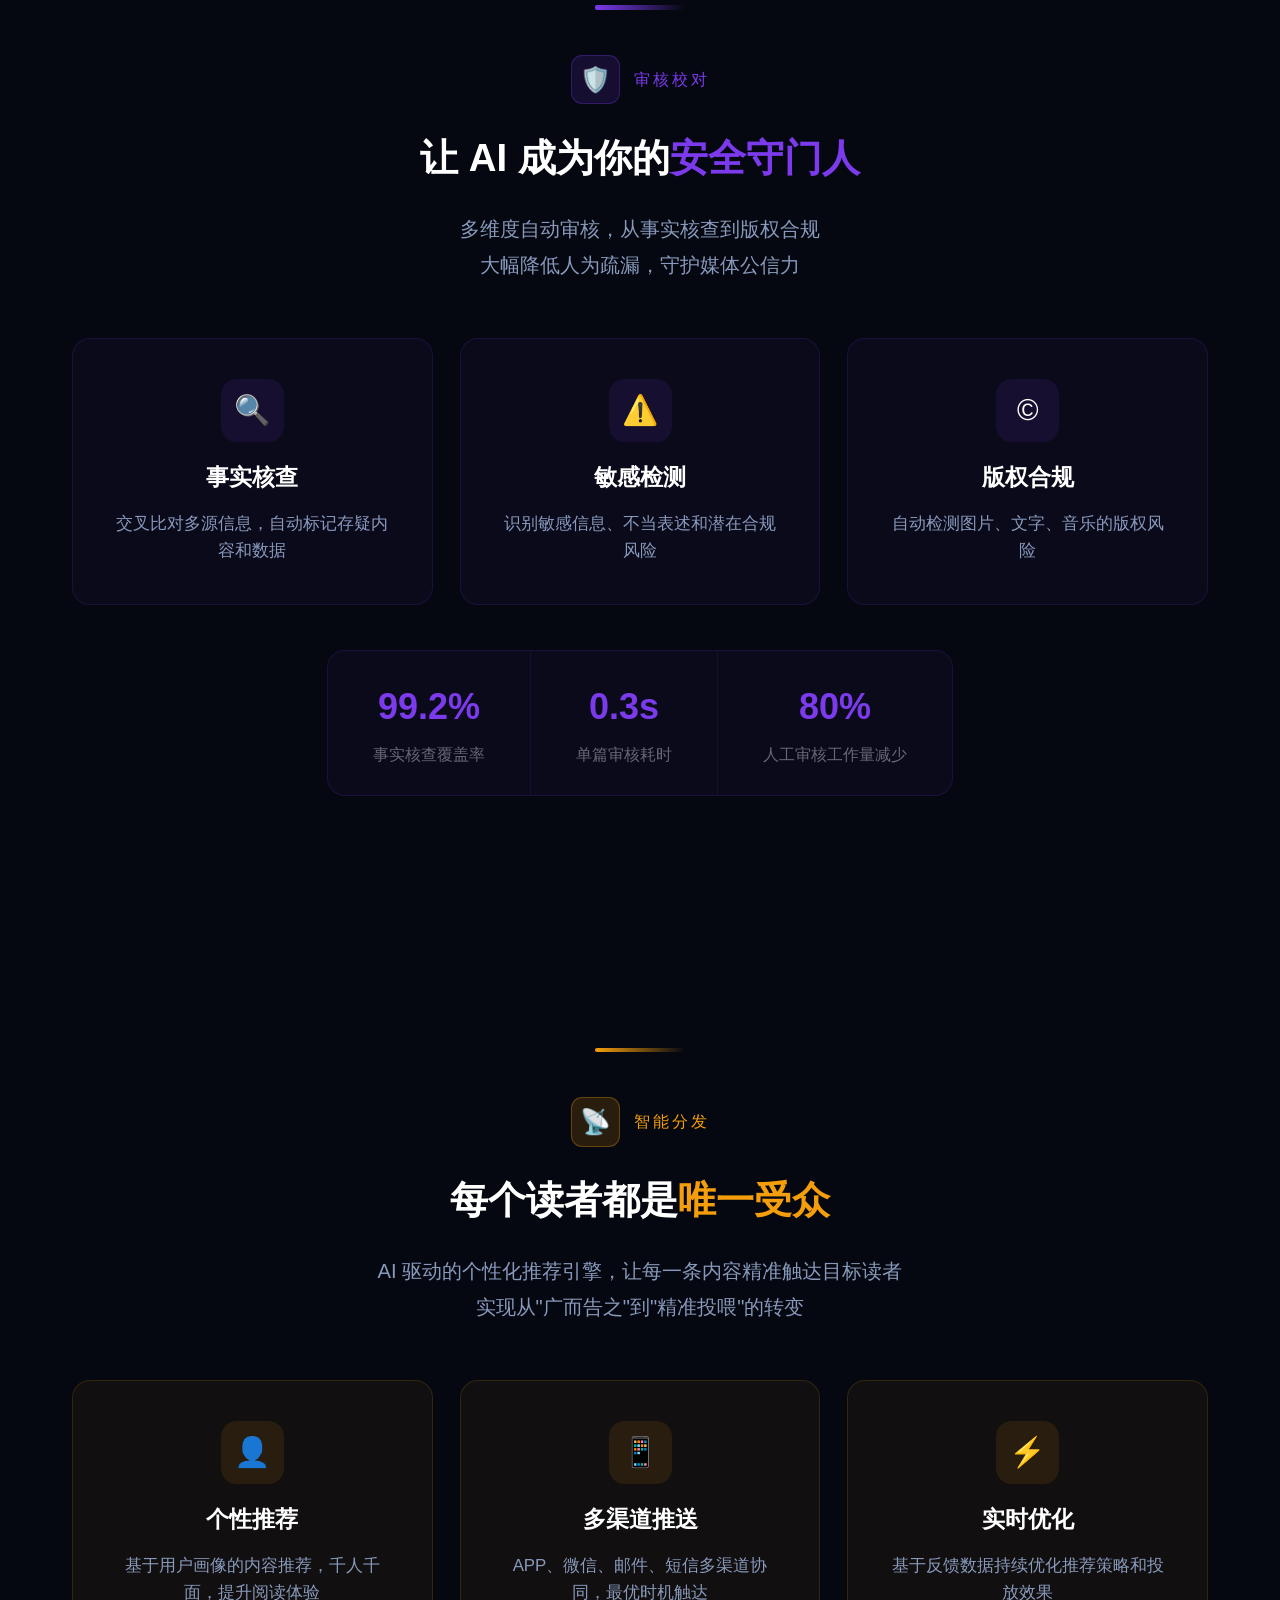
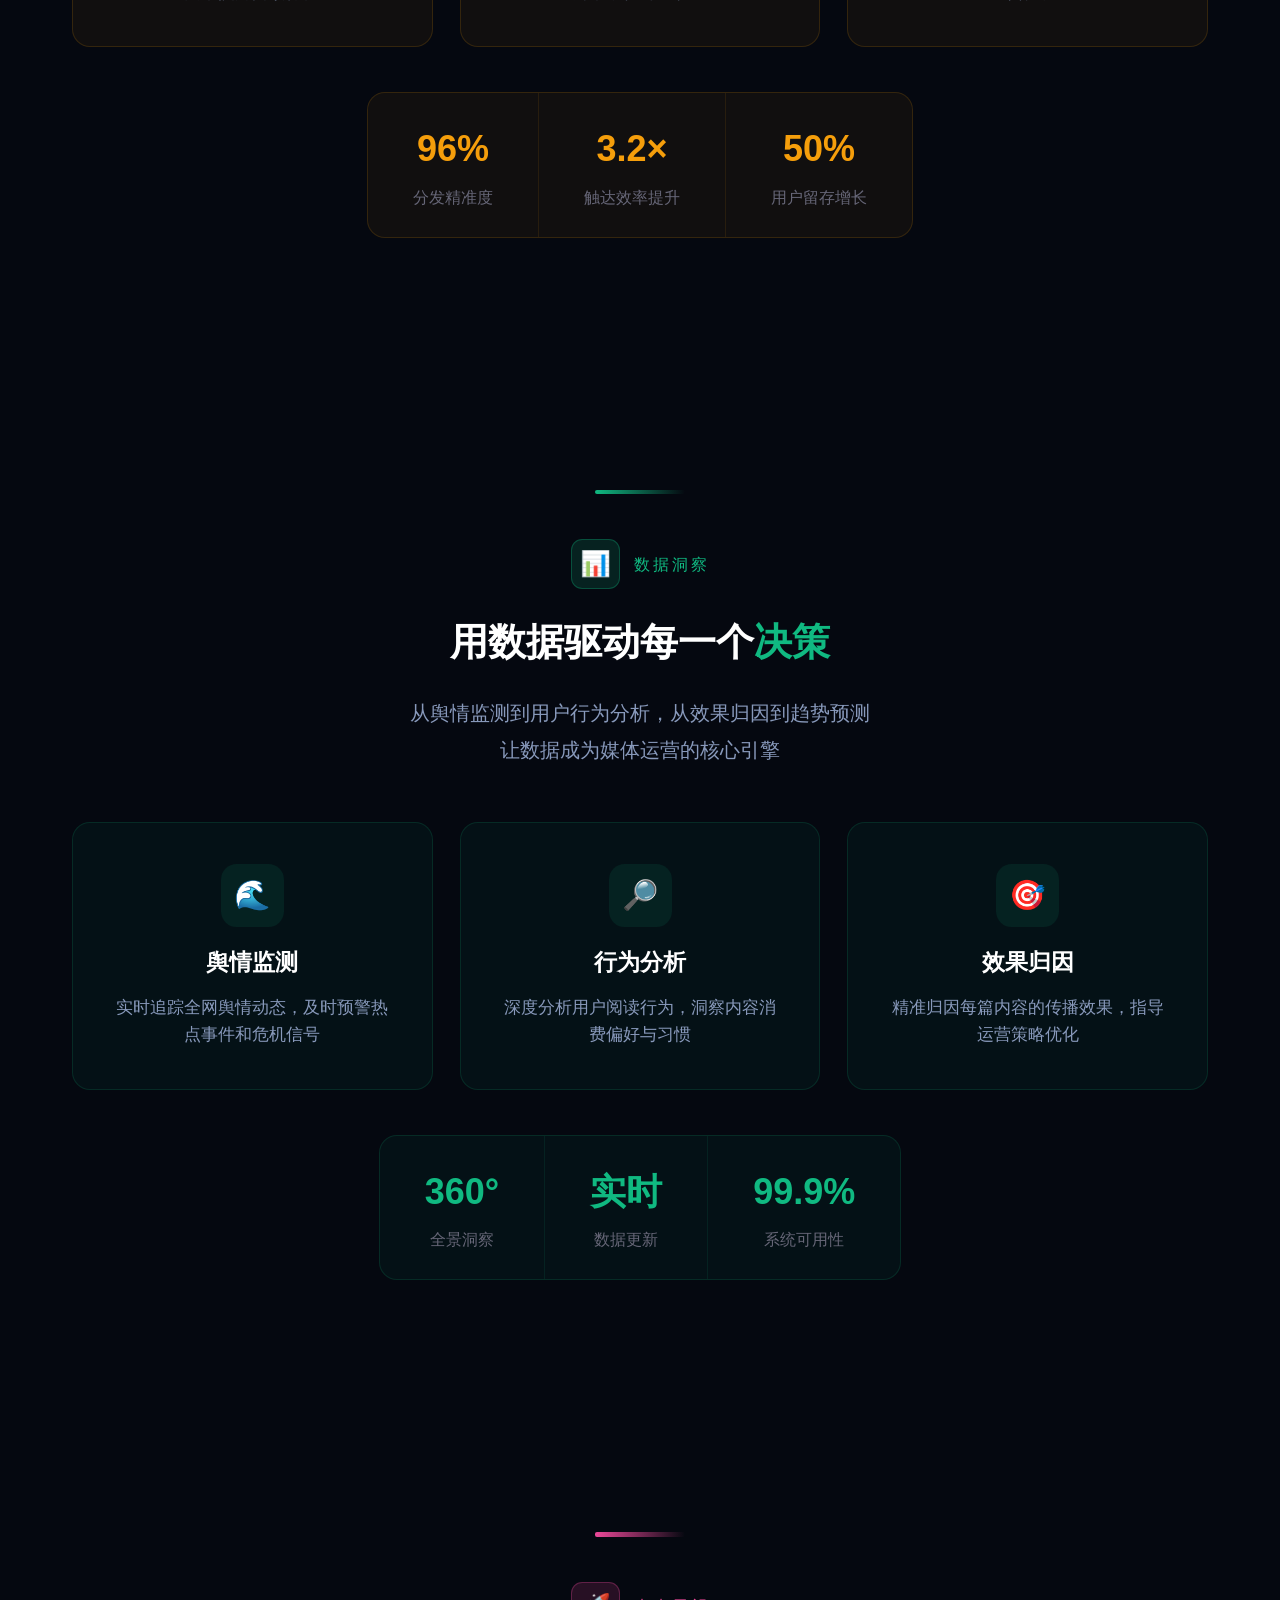
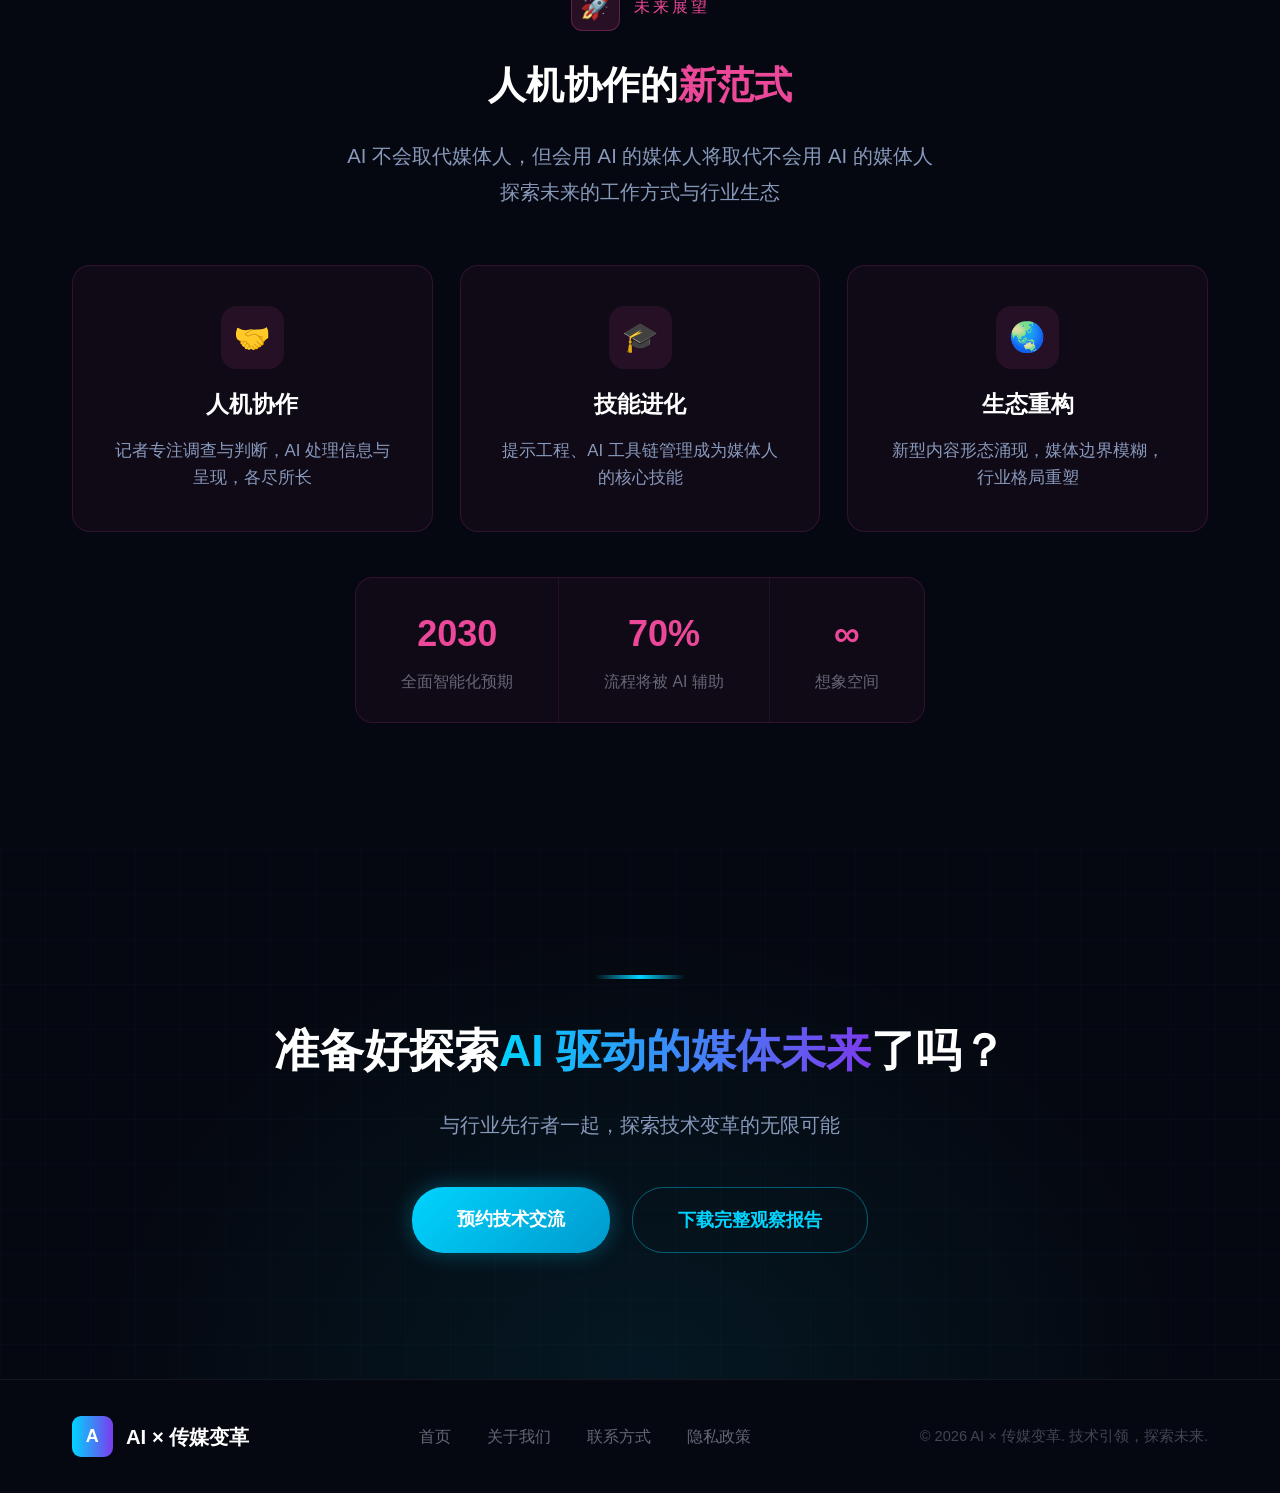
==== commit c28b7c1d: "fix: add anchor links so each card jumps to its specific section - Add unique id attributes to all 1" ====
--- a/index.html
+++ b/index.html
@@ -78,21 +78,21 @@
     <h2 id="topic-title" class="scene__title">让 AI 成为你的<em>首席情报官</em></h2>
     <p class="scene__desc">实时追踪全网热点，预测话题趋势，智能推荐最优选题方向<br>告别"拍脑袋"决策，让数据驱动每一个选题</p>
     <div class="scene__cards">
-      <div class="scene__card">
+      <a href="topic-research.html#hot-tracking" class="scene__card">
         <div class="scene__card-icon">📈</div>
         <div class="scene__card-title">热点追踪</div>
         <div class="scene__card-desc">全网多平台实时监测，秒级发现正在发酵的热点事件</div>
-      </div>
-      <div class="scene__card">
+      </a>
+      <a href="topic-research.html#trend-prediction" class="scene__card">
         <div class="scene__card-icon">🔮</div>
         <div class="scene__card-title">趋势预测</div>
         <div class="scene__card-desc">基于历史数据和传播模型，预判话题热度走向</div>
-      </div>
-      <div class="scene__card">
+      </a>
+      <a href="topic-research.html#topic-recommendation" class="scene__card">
         <div class="scene__card-icon">💡</div>
         <div class="scene__card-title">选题推荐</div>
         <div class="scene__card-desc">结合媒体定位与受众画像，智能匹配高价值选题</div>
-      </div>
+      </a>
     </div>
     <div class="scene__data">
       <div class="scene__data-item">
@@ -119,21 +119,21 @@
     <h2 id="produce-title" class="scene__title">让 AI 成为你的<em>首席编辑</em></h2>
     <p class="scene__desc">从文字稿件到多媒体内容，AI 覆盖内容生产全链路<br>让创作者专注于思考，将重复劳动交给智能助手</p>
     <div class="scene__cards">
-      <div class="scene__card">
+      <a href="content-production.html#smart-writing" class="scene__card">
         <div class="scene__card-icon">📝</div>
         <div class="scene__card-title">智能撰稿</div>
         <div class="scene__card-desc">基于大模型的新闻稿件自动生成，支持多种文体和风格</div>
-      </div>
-      <div class="scene__card">
+      </a>
+      <a href="content-production.html#multimedia-generation" class="scene__card">
         <div class="scene__card-icon">🎬</div>
         <div class="scene__card-title">多媒体生成</div>
         <div class="scene__card-desc">文章自动转视频、AI 配图、信息图一键生成</div>
-      </div>
-      <div class="scene__card">
+      </a>
+      <a href="content-production.html#multilingual-adaptation" class="scene__card">
         <div class="scene__card-icon">🌐</div>
         <div class="scene__card-title">多语言适配</div>
         <div class="scene__card-desc">一键翻译多语种版本，保持语义准确与风格统一</div>
-      </div>
+      </a>
     </div>
     <div class="scene__data">
       <div class="scene__data-item">
@@ -160,21 +160,21 @@
     <h2 id="review-title" class="scene__title">让 AI 成为你的<em>安全守门人</em></h2>
     <p class="scene__desc">多维度自动审核，从事实核查到版权合规<br>大幅降低人为疏漏，守护媒体公信力</p>
     <div class="scene__cards">
-      <div class="scene__card">
+      <a href="content-review.html#fact-checking" class="scene__card">
         <div class="scene__card-icon">🔍</div>
         <div class="scene__card-title">事实核查</div>
         <div class="scene__card-desc">交叉比对多源信息，自动标记存疑内容和数据</div>
-      </div>
-      <div class="scene__card">
+      </a>
+      <a href="content-review.html#sensitive-detection" class="scene__card">
         <div class="scene__card-icon">⚠️</div>
         <div class="scene__card-title">敏感检测</div>
         <div class="scene__card-desc">识别敏感信息、不当表述和潜在合规风险</div>
-      </div>
-      <div class="scene__card">
+      </a>
+      <a href="content-review.html#copyright-compliance" class="scene__card">
         <div class="scene__card-icon">©️</div>
         <div class="scene__card-title">版权合规</div>
         <div class="scene__card-desc">自动检测图片、文字、音乐的版权风险</div>
-      </div>
+      </a>
     </div>
     <div class="scene__data">
       <div class="scene__data-item">
@@ -201,21 +201,21 @@
     <h2 id="distribute-title" class="scene__title">每个读者都是<em>唯一受众</em></h2>
     <p class="scene__desc">AI 驱动的个性化推荐引擎，让每一条内容精准触达目标读者<br>实现从"广而告之"到"精准投喂"的转变</p>
     <div class="scene__cards">
-      <div class="scene__card">
+      <a href="smart-distribution.html#personalized-recommendation" class="scene__card">
         <div class="scene__card-icon">👤</div>
         <div class="scene__card-title">个性推荐</div>
         <div class="scene__card-desc">基于用户画像的内容推荐，千人千面，提升阅读体验</div>
-      </div>
-      <div class="scene__card">
+      </a>
+      <a href="smart-distribution.html#multi-channel-push" class="scene__card">
         <div class="scene__card-icon">📱</div>
         <div class="scene__card-title">多渠道推送</div>
         <div class="scene__card-desc">APP、微信、邮件、短信多渠道协同，最优时机触达</div>
-      </div>
-      <div class="scene__card">
+      </a>
+      <a href="smart-distribution.html#real-time-optimization" class="scene__card">
         <div class="scene__card-icon">⚡</div>
         <div class="scene__card-title">实时优化</div>
         <div class="scene__card-desc">基于反馈数据持续优化推荐策略和投放效果</div>
-      </div>
+      </a>
     </div>
     <div class="scene__data">
       <div class="scene__data-item">
@@ -242,21 +242,21 @@
     <h2 id="insight-title" class="scene__title">用数据驱动每一个<em>决策</em></h2>
     <p class="scene__desc">从舆情监测到用户行为分析，从效果归因到趋势预测<br>让数据成为媒体运营的核心引擎</p>
     <div class="scene__cards">
-      <div class="scene__card">
+      <a href="data-insight.html#public-opinion" class="scene__card">
         <div class="scene__card-icon">🌊</div>
         <div class="scene__card-title">舆情监测</div>
         <div class="scene__card-desc">实时追踪全网舆情动态，及时预警热点事件和危机信号</div>
-      </div>
-      <div class="scene__card">
+      </a>
+      <a href="data-insight.html#behavior-analysis" class="scene__card">
         <div class="scene__card-icon">🔎</div>
         <div class="scene__card-title">行为分析</div>
         <div class="scene__card-desc">深度分析用户阅读行为，洞察内容消费偏好与习惯</div>
-      </div>
-      <div class="scene__card">
+      </a>
+      <a href="data-insight.html#effect-attribution" class="scene__card">
         <div class="scene__card-icon">🎯</div>
         <div class="scene__card-title">效果归因</div>
         <div class="scene__card-desc">精准归因每篇内容的传播效果，指导运营策略优化</div>
-      </div>
+      </a>
     </div>
     <div class="scene__data">
       <div class="scene__data-item">
@@ -283,21 +283,21 @@
     <h2 id="future-title" class="scene__title">人机协作的<em>新范式</em></h2>
     <p class="scene__desc">AI 不会取代媒体人，但会用 AI 的媒体人将取代不会用 AI 的媒体人<br>探索未来的工作方式与行业生态</p>
     <div class="scene__cards">
-      <div class="scene__card">
+      <a href="future-outlook.html#human-ai-collaboration" class="scene__card">
         <div class="scene__card-icon">🤝</div>
         <div class="scene__card-title">人机协作</div>
         <div class="scene__card-desc">记者专注调查与判断，AI 处理信息与呈现，各尽所长</div>
-      </div>
-      <div class="scene__card">
+      </a>
+      <a href="future-outlook.html#skill-evolution" class="scene__card">
         <div class="scene__card-icon">🎓</div>
         <div class="scene__card-title">技能进化</div>
         <div class="scene__card-desc">提示工程、AI 工具链管理成为媒体人的核心技能</div>
-      </div>
-      <div class="scene__card">
+      </a>
+      <a href="future-outlook.html#ecosystem-reconstruction" class="scene__card">
         <div class="scene__card-icon">🌏</div>
         <div class="scene__card-title">生态重构</div>
         <div class="scene__card-desc">新型内容形态涌现，媒体边界模糊，行业格局重塑</div>
-      </div>
+      </a>
     </div>
     <div class="scene__data">
       <div class="scene__data-item">
--- a/styles.css
+++ b/styles.css
@@ -14,7 +14,13 @@
   --pink: #ec4899;
   --gradient: linear-gradient(90deg, #00d4ff, #7c3aed);
 }
-html { scroll-behavior: smooth; }
+
+/* 基准字体随视口平滑缩放：小屏14px → 中屏16px → 大屏18px */
+html {
+  font-size: clamp(14px, 0.5vw + 12px, 18px);
+  scroll-behavior: smooth;
+}
+
 body {
   font-family: -apple-system, BlinkMacSystemFont, "Segoe UI", Roboto, "PingFang SC", "Microsoft YaHei", sans-serif;
   background: var(--bg);
@@ -28,38 +34,38 @@
 .navbar {
   position: fixed; top: 0; left: 0; right: 0; z-index: 100;
   display: flex; align-items: center; justify-content: space-between;
-  padding: 16px 32px;
+  padding: 1.5rem 4rem;
   background: rgba(5, 8, 16, 0.9);
   border-bottom: 1px solid rgba(0, 212, 255, 0.15);
   backdrop-filter: blur(10px);
   transition: box-shadow 0.3s, border-color 0.3s;
 }
-.navbar__logo { display: flex; align-items: center; gap: 8px; }
+.navbar__logo { display: flex; align-items: center; gap: 0.75rem; }
 .navbar__logo-icon {
-  width: 28px; height: 28px; background: var(--gradient);
-  border-radius: 6px; display: flex; align-items: center; justify-content: center;
-  font-size: 14px; font-weight: bold; color: var(--text);
-}
-.navbar__logo-text { font-size: 14px; font-weight: 600; }
-.navbar__links { display: flex; gap: 24px; }
-.navbar__link { font-size: 13px; color: var(--text-secondary); transition: color 0.3s; }
+  width: 2.25rem; height: 2.25rem; background: var(--gradient);
+  border-radius: 0.5rem; display: flex; align-items: center; justify-content: center;
+  font-size: 1rem; font-weight: bold; color: var(--text);
+}
+.navbar__logo-text { font-size: 1.125rem; font-weight: 600; }
+.navbar__links { display: flex; gap: 2rem; }
+.navbar__link { font-size: 0.9375rem; color: var(--text-secondary); transition: color 0.3s; }
 .navbar__link:hover, .navbar__link--active { color: var(--cyan); }
 .navbar__cta {
-  background: var(--gradient); color: var(--text); padding: 6px 16px;
-  border-radius: 20px; font-size: 12px; font-weight: 600; transition: box-shadow 0.3s;
-}
-.navbar__cta:hover { box-shadow: 0 0 16px rgba(0, 212, 255, 0.4); }
+  background: var(--gradient); color: var(--text); padding: 0.625rem 1.5rem;
+  border-radius: 1.5rem; font-size: 0.875rem; font-weight: 600; transition: box-shadow 0.3s;
+}
+.navbar__cta:hover { box-shadow: 0 0 1.25rem rgba(0, 212, 255, 0.4); }
 
 /* Buttons */
 .btn {
-  display: inline-block; padding: 12px 32px; border-radius: 24px;
-  font-size: 14px; font-weight: 600; transition: all 0.3s;
+  display: inline-block; padding: 1rem 2.5rem; border-radius: 1.75rem;
+  font-size: 1rem; font-weight: 600; transition: all 0.3s;
 }
 .btn--primary {
   background: linear-gradient(135deg, #00d4ff, #0099cc); color: var(--text);
-  box-shadow: 0 0 20px rgba(0, 212, 255, 0.3);
-}
-.btn--primary:hover { box-shadow: 0 0 30px rgba(0, 212, 255, 0.5); transform: translateY(-2px); }
+  box-shadow: 0 0 1.25rem rgba(0, 212, 255, 0.3);
+}
+.btn--primary:hover { box-shadow: 0 0 1.875rem rgba(0, 212, 255, 0.5); transform: translateY(-2px); }
 .btn--outline {
   border: 1px solid rgba(0, 212, 255, 0.4); color: var(--cyan);
 }
@@ -69,7 +75,7 @@
 .hero {
   position: relative; min-height: 100vh;
   display: flex; align-items: center; justify-content: center;
-  text-align: center; padding: 120px 32px 40px;
+  text-align: center; padding: 9rem 4rem 4rem;
   background:
     radial-gradient(ellipse at 50% 30%, rgba(0, 212, 255, 0.08) 0%, transparent 60%),
     radial-gradient(ellipse at 20% 70%, rgba(124, 58, 237, 0.06) 0%, transparent 50%),
@@ -80,34 +86,40 @@
   background-image:
     linear-gradient(rgba(0, 212, 255, 0.03) 1px, transparent 1px),
     linear-gradient(90deg, rgba(0, 212, 255, 0.03) 1px, transparent 1px);
-  background-size: 40px 40px; pointer-events: none;
-}
-.hero__content { position: relative; display: flex; flex-direction: column; align-items: center; max-width: 700px; }
+  background-size: 2.5rem 2.5rem; pointer-events: none;
+}
+.hero__content {
+  position: relative; display: flex; flex-direction: column; align-items: center;
+  width: min(90vw, 68rem);
+}
 .hero__badge {
   display: inline-block; background: rgba(0, 212, 255, 0.1);
-  border: 1px solid rgba(0, 212, 255, 0.3); border-radius: 20px;
-  padding: 6px 18px; font-size: 12px; color: var(--cyan); letter-spacing: 2px; margin-bottom: 24px;
-}
-.hero__title { font-size: 44px; font-weight: 800; line-height: 1.2; margin-bottom: 16px; }
+  border: 1px solid rgba(0, 212, 255, 0.3); border-radius: 1.5rem;
+  padding: 0.5rem 1.5rem; font-size: 0.875rem; color: var(--cyan); letter-spacing: 2px; margin-bottom: 2rem;
+}
+.hero__title {
+  font-size: clamp(2.5rem, 5vw, 4.5rem);
+  font-weight: 800; line-height: 1.1; margin-bottom: 1.5rem;
+}
 .hero__title-gradient {
   background: var(--gradient); -webkit-background-clip: text; -webkit-text-fill-color: transparent; background-clip: text;
 }
-.hero__subtitle { font-size: 16px; color: var(--text-secondary); line-height: 1.8; margin-bottom: 32px; }
-.hero__buttons { display: flex; gap: 16px; margin-bottom: 40px; flex-wrap: wrap; justify-content: center; }
+.hero__subtitle { font-size: 1.25rem; color: var(--text-secondary); line-height: 1.8; margin-bottom: 2.5rem; }
+.hero__buttons { display: flex; gap: 1.25rem; margin-bottom: 3rem; flex-wrap: wrap; justify-content: center; }
 .hero__stats {
-  display: flex; width: 100%; max-width: 600px;
+  display: flex; width: 100%; max-width: 45rem;
   background: var(--bg-card); border: 1px solid rgba(255, 255, 255, 0.06);
-  border-radius: 12px; overflow: hidden;
-}
-.hero__stat { flex: 1; padding: 20px 16px; text-align: center; border-right: 1px solid rgba(255, 255, 255, 0.06); }
+  border-radius: 1rem; overflow: hidden;
+}
+.hero__stat { flex: 1; padding: 1.75rem 1.25rem; text-align: center; border-right: 1px solid rgba(255, 255, 255, 0.06); }
 .hero__stat:last-child { border-right: none; }
-.hero__stat-value { font-size: 24px; font-weight: 800; }
-.hero__stat-label { font-size: 11px; color: var(--text-muted); margin-top: 4px; }
-.hero__scroll-hint { margin-top: 32px; font-size: 11px; color: var(--text-dim); animation: pulse 2s infinite; }
+.hero__stat-value { font-size: 2.5rem; font-weight: 800; }
+.hero__stat-label { font-size: 0.875rem; color: var(--text-muted); margin-top: 0.5rem; }
+.hero__scroll-hint { margin-top: 2.5rem; font-size: 0.8125rem; color: var(--text-dim); animation: pulse 2s infinite; }
 @keyframes pulse { 0%, 100% { opacity: 0.4; } 50% { opacity: 1; } }
 
 /* Scene sections */
-.scene { padding: 80px 32px; text-align: center; }
+.scene { padding: 7rem 4rem; text-align: center; }
 .scene--orange { --theme-color: var(--orange); }
 .scene--cyan   { --theme-color: var(--cyan); }
 .scene--purple { --theme-color: var(--purple); }
@@ -116,91 +128,100 @@
 .scene--pink   { --theme-color: var(--pink); }
 
 .scene__divider {
-  width: 60px; height: 3px;
+  width: 5rem; height: 0.25rem;
   background: linear-gradient(90deg, var(--theme-color), transparent);
-  margin: 0 auto 32px; border-radius: 2px;
-}
-.scene__label { display: inline-flex; align-items: center; gap: 8px; margin-bottom: 16px; }
+  margin: 0 auto 2.5rem; border-radius: 2px;
+}
+.scene__label { display: inline-flex; align-items: center; gap: 0.75rem; margin-bottom: 1.25rem; }
 .scene__icon {
-  width: 36px; height: 36px;
+  width: 2.75rem; height: 2.75rem;
   background: color-mix(in srgb, var(--theme-color) 15%, transparent);
   border: 1px solid color-mix(in srgb, var(--theme-color) 30%, transparent);
-  border-radius: 8px; display: flex; align-items: center; justify-content: center;
-  font-size: 18px;
-}
-.scene__label-text { font-size: 12px; color: var(--theme-color); letter-spacing: 3px; text-transform: uppercase; }
-.scene__title { font-size: 28px; font-weight: 700; margin-bottom: 12px; }
+  border-radius: 0.625rem; display: flex; align-items: center; justify-content: center;
+  font-size: 1.375rem;
+}
+.scene__label-text { font-size: 0.875rem; color: var(--theme-color); letter-spacing: 3px; text-transform: uppercase; }
+.scene__title {
+  font-size: clamp(1.75rem, 3vw, 2.5rem);
+  font-weight: 700; margin-bottom: 1.25rem;
+}
 .scene__title em { font-style: normal; color: var(--theme-color); }
-.scene__desc { font-size: 14px; color: var(--text-secondary); max-width: 520px; margin: 0 auto 36px; line-height: 1.8; }
+.scene__desc {
+  font-size: 1.125rem; color: var(--text-secondary);
+  width: min(90vw, 50rem); margin: 0 auto 3rem; line-height: 1.8;
+}
 .scene__cards {
-  display: flex; gap: 20px; justify-content: center; margin-bottom: 32px; flex-wrap: wrap;
+  display: flex; gap: 1.5rem; justify-content: center; margin-bottom: 2.5rem; flex-wrap: wrap;
 }
 .scene__card {
-  flex: 1; max-width: 240px;
+  flex: 1 1 20rem; max-width: 24rem;
   background: color-mix(in srgb, var(--theme-color) 5%, transparent);
   border: 1px solid color-mix(in srgb, var(--theme-color) 15%, transparent);
-  border-radius: 12px; padding: 24px 20px; text-align: center;
+  border-radius: 1rem; padding: 2.25rem 2rem; text-align: center;
   transition: all 0.3s; cursor: pointer;
 }
 .scene__card:hover {
   border-color: color-mix(in srgb, var(--theme-color) 40%, transparent);
-  transform: translateY(-4px); box-shadow: 0 8px 32px color-mix(in srgb, var(--theme-color) 10%, transparent);
+  transform: translateY(-4px); box-shadow: 0 0.5rem 2rem color-mix(in srgb, var(--theme-color) 10%, transparent);
 }
 .scene__card-icon {
-  width: 48px; height: 48px;
+  width: 3.5rem; height: 3.5rem;
   background: color-mix(in srgb, var(--theme-color) 10%, transparent);
-  border-radius: 12px; display: flex; align-items: center; justify-content: center;
-  margin: 0 auto 14px; font-size: 22px;
-}
-.scene__card-title { font-size: 15px; font-weight: 600; margin-bottom: 8px; }
-.scene__card-desc { font-size: 12px; color: var(--text-secondary); line-height: 1.6; }
+  border-radius: 0.875rem; display: flex; align-items: center; justify-content: center;
+  margin: 0 auto 1rem; font-size: 1.625rem;
+}
+.scene__card-title { font-size: 1.25rem; font-weight: 600; margin-bottom: 0.75rem; }
+.scene__card-desc { font-size: 0.9375rem; color: var(--text-secondary); line-height: 1.6; }
 .scene__data {
   display: inline-flex;
   background: color-mix(in srgb, var(--theme-color) 5%, transparent);
   border: 1px solid color-mix(in srgb, var(--theme-color) 15%, transparent);
-  border-radius: 12px; overflow: hidden;
+  border-radius: 1rem; overflow: hidden;
 }
 .scene__data-item {
-  padding: 18px 32px; text-align: center;
+  padding: 1.5rem 2.5rem; text-align: center;
   border-right: 1px solid color-mix(in srgb, var(--theme-color) 10%, transparent);
 }
 .scene__data-item:last-child { border-right: none; }
-.scene__data-value { font-size: 24px; font-weight: 800; color: var(--theme-color); }
-.scene__data-label { font-size: 11px; color: var(--text-muted); margin-top: 4px; }
+.scene__data-value { font-size: 2rem; font-weight: 800; color: var(--theme-color); }
+.scene__data-label { font-size: 0.875rem; color: var(--text-muted); margin-top: 0.375rem; }
 
 /* CTA Section */
 .cta-section {
-  position: relative; padding: 80px 32px; text-align: center;
+  position: relative; padding: 7rem 4rem; text-align: center;
   background: radial-gradient(ellipse at 50% 100%, rgba(0, 212, 255, 0.08) 0%, transparent 60%);
 }
 .cta-section__grid-bg {
   position: absolute; inset: 0;
   background-image: linear-gradient(rgba(0, 212, 255, 0.02) 1px, transparent 1px),
     linear-gradient(90deg, rgba(0, 212, 255, 0.02) 1px, transparent 1px);
-  background-size: 40px 40px; pointer-events: none;
+  background-size: 2.5rem 2.5rem; pointer-events: none;
 }
 .cta-section__content { position: relative; }
 .cta-section__divider {
-  width: 60px; height: 3px;
+  width: 5rem; height: 0.25rem;
   background: linear-gradient(90deg, transparent, #00d4ff, transparent);
-  margin: 0 auto 28px; border-radius: 2px;
-}
-.cta-section__title { font-size: 32px; font-weight: 700; margin-bottom: 12px; }
+  margin: 0 auto 2rem; border-radius: 2px;
+}
+.cta-section__title {
+  font-size: clamp(1.75rem, 3.5vw, 2.625rem);
+  font-weight: 700; margin-bottom: 1.25rem;
+}
 .cta-section__title-gradient {
   background: var(--gradient); -webkit-background-clip: text; -webkit-text-fill-color: transparent; background-clip: text;
 }
-.cta-section__subtitle { font-size: 15px; color: var(--text-secondary); margin-bottom: 32px; }
-.cta-section__buttons { display: flex; gap: 16px; justify-content: center; flex-wrap: wrap; }
+.cta-section__subtitle { font-size: 1.125rem; color: var(--text-secondary); margin-bottom: 2.5rem; }
+.cta-section__buttons { display: flex; gap: 1.25rem; justify-content: center; flex-wrap: wrap; }
 
 /* Footer */
 .footer { border-top: 1px solid rgba(255, 255, 255, 0.06); }
 .footer__inner {
   display: flex; align-items: center; justify-content: space-between;
-  padding: 24px 32px; flex-wrap: wrap; gap: 16px;
-}
-.footer__links { display: flex; gap: 24px; font-size: 12px; color: var(--text-muted); }
+  padding: 2rem 4rem; flex-wrap: wrap; gap: 1rem;
+}
+.footer__links { display: flex; gap: 2rem; font-size: 0.875rem; color: var(--text-muted); }
 .footer__links a:hover { color: var(--cyan); }
-.footer__copyright { font-size: 11px; color: var(--text-dim); }
+.footer__copyright { font-size: 0.8125rem; color: var(--text-dim); }
 
 /* Scroll reveal animation */
 .reveal {
@@ -215,19 +236,20 @@
 
 /* Responsive */
 @media (max-width: 768px) {
+  .navbar { padding: 1rem 1.5rem; }
   .navbar__links { display: none; }
-  .hero__title { font-size: 28px; }
+  .hero { padding: 7rem 1.5rem 2.5rem; }
   .hero__stats { flex-wrap: wrap; }
-  .hero__stat { flex: 1 1 45%; border-bottom: 1px solid rgba(255,255,255,0.06); padding: 16px 12px; }
+  .hero__stat { flex: 1 1 45%; border-bottom: 1px solid rgba(255,255,255,0.06); padding: 1rem 0.75rem; }
   .hero__stat:nth-child(2) { border-right: none; }
   .hero__stat:nth-child(3), .hero__stat:nth-child(4) { border-bottom: none; }
   .hero__buttons { flex-direction: column; align-items: center; }
-  .scene__title { font-size: 22px; }
+  .scene { padding: 5rem 1.5rem; }
   .scene__cards { flex-direction: column; align-items: center; }
-  .scene__card { max-width: 100%; width: 100%; }
+  .scene__card { flex: 1 1 auto; max-width: 100%; width: 100%; }
   .scene__data { flex-direction: column; width: 100%; }
-  .scene__data-item { border-right: none; border-bottom: 1px solid color-mix(in srgb, var(--theme-color) 10%, transparent); padding: 14px 24px; }
+  .scene__data-item { border-right: none; border-bottom: 1px solid color-mix(in srgb, var(--theme-color) 10%, transparent); padding: 0.875rem 1.5rem; }
   .scene__data-item:last-child { border-bottom: none; }
-  .cta-section__title { font-size: 24px; }
-  .footer__inner { flex-direction: column; text-align: center; }
-}
+  .cta-section { padding: 5rem 1.5rem; }
+  .footer__inner { padding: 1.5rem; flex-direction: column; text-align: center; }
+}
